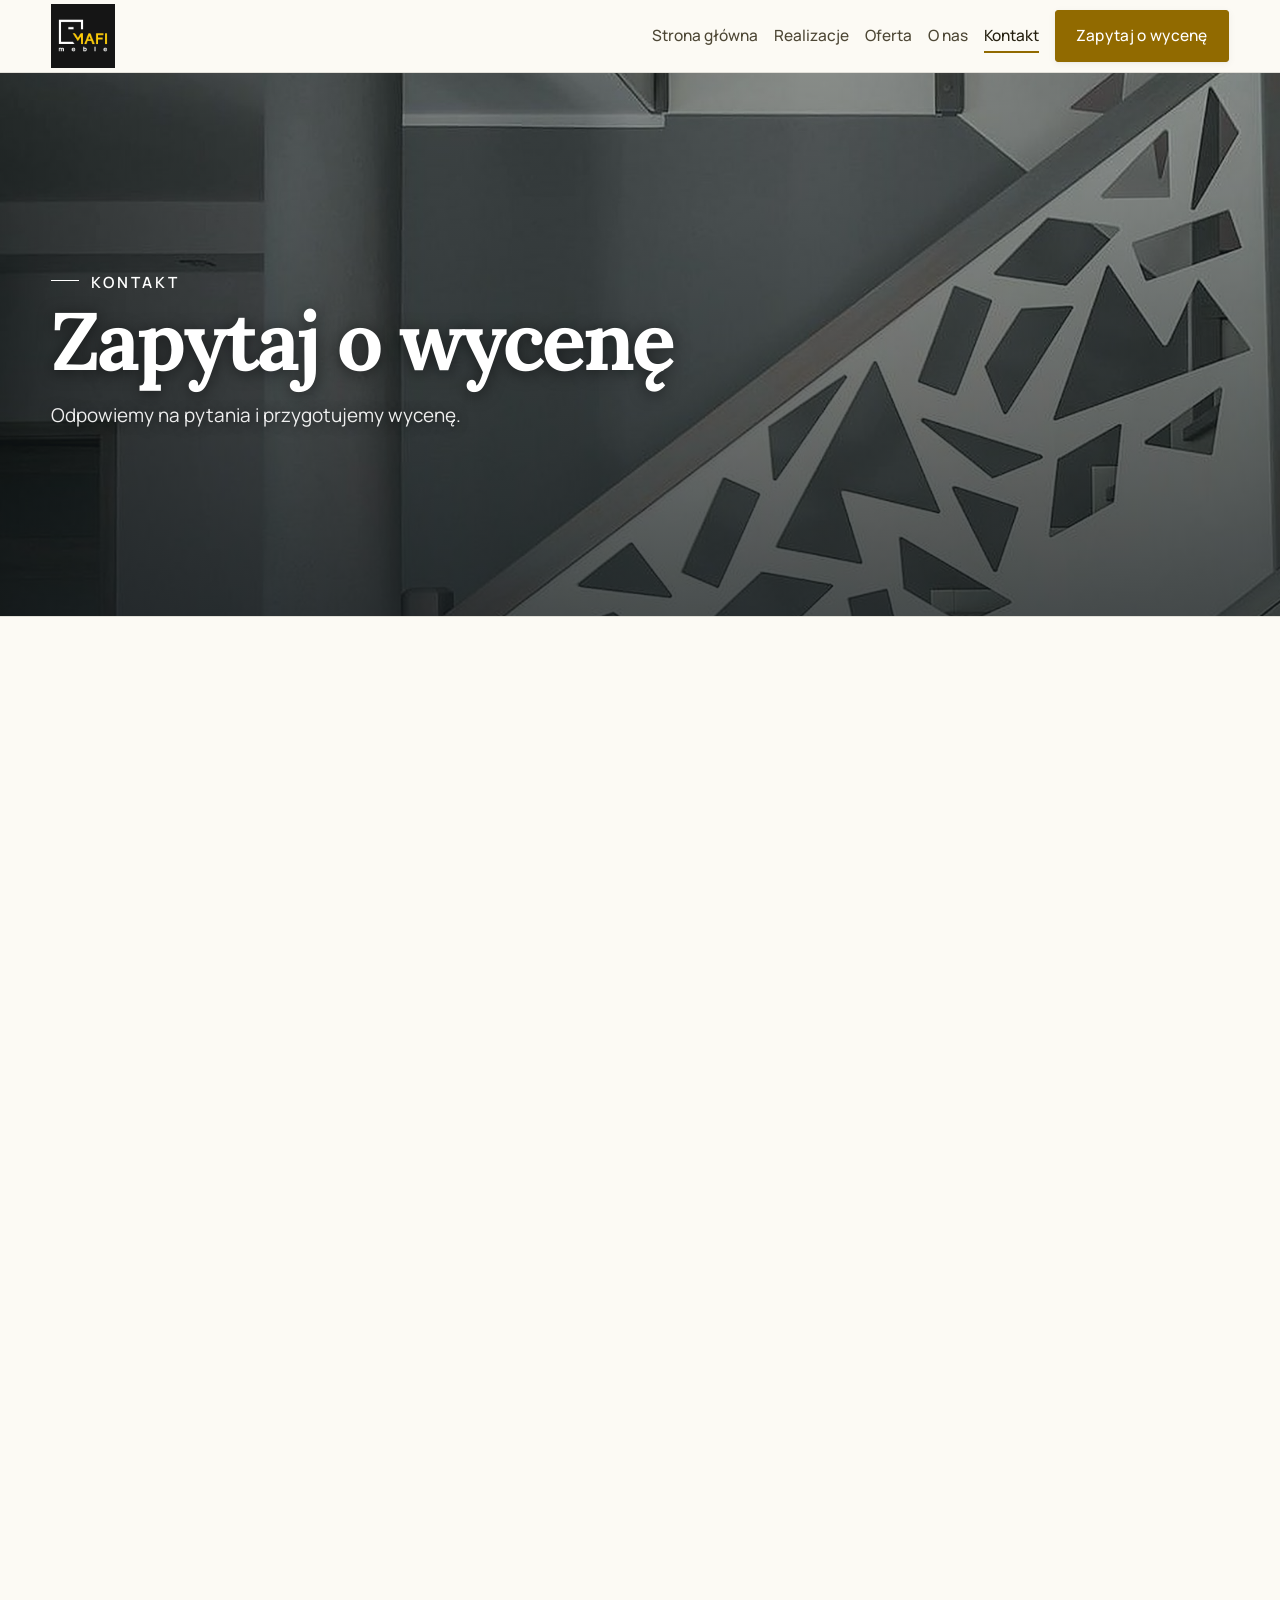
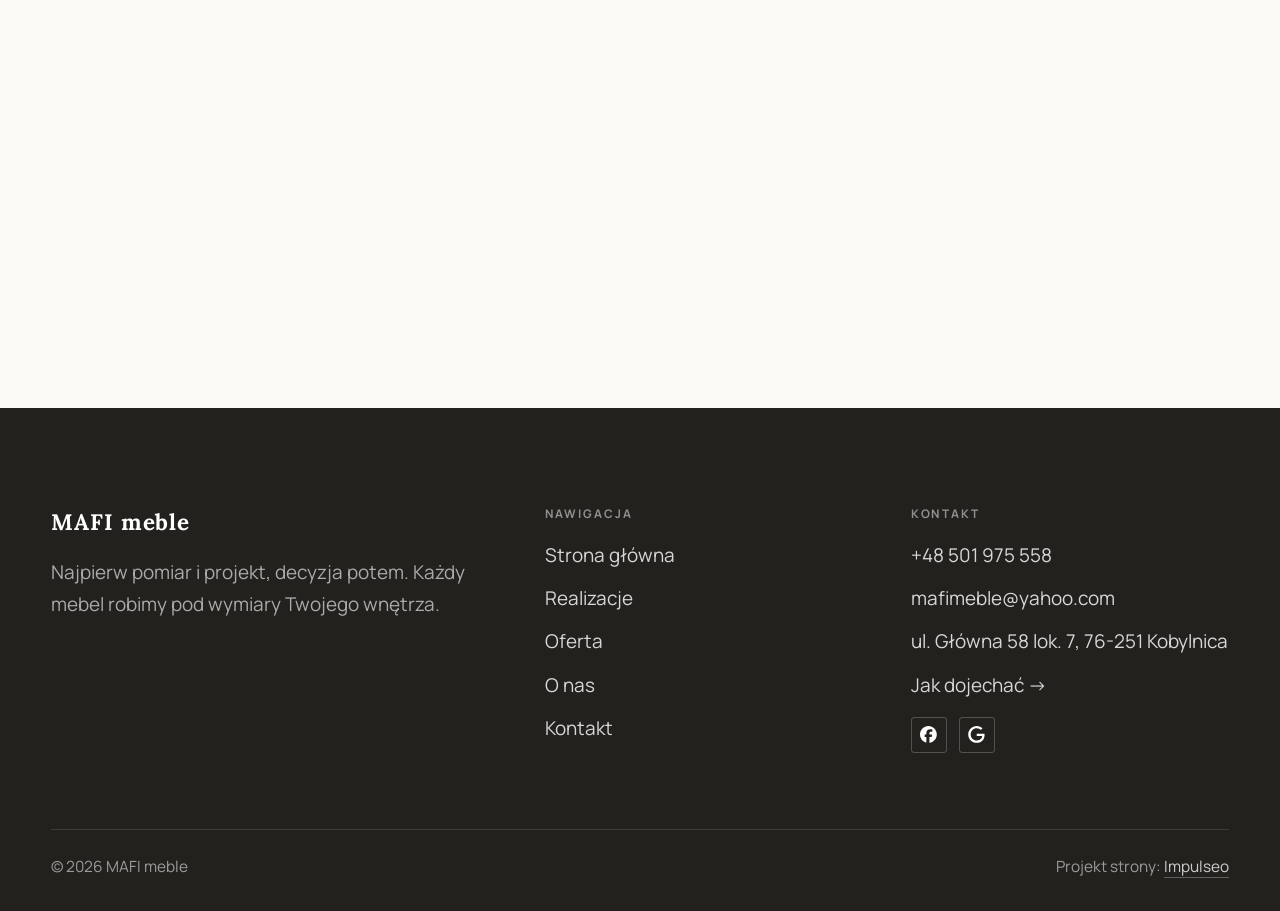
==== kontakt.html @ b4ed3d9c "Strona demo: mafi-meble-meble-na-wymiar" ====
<!DOCTYPE html>
<html lang="pl">
<head>
<meta charset="UTF-8">
<meta name="viewport" content="width=device-width, initial-scale=1.0">
<title>Kontakt - MAFI meble</title>
<meta name="description" content="Kontakt MAFI meble - ul. Główna 58 lok. 7, 76-251 Kobylnica">
<link rel="canonical" href="https://kris20032.github.io/mafi-meble-meble-na-wymiar/kontakt.html">
<meta name="robots" content="noindex, nofollow">
<meta property="og:type" content="website">
<meta property="og:locale" content="pl_PL">
<meta property="og:site_name" content="MAFI meble">
<meta property="og:title" content="Kontakt - MAFI meble">
<meta property="og:description" content="Kontakt MAFI meble - ul. Główna 58 lok. 7, 76-251 Kobylnica">
<meta property="og:url" content="https://kris20032.github.io/mafi-meble-meble-na-wymiar/kontakt.html">
<meta property="og:image" content="https://kris20032.github.io/mafi-meble-meble-na-wymiar/img/og.jpg">
<meta property="og:image:width" content="1200">
<meta property="og:image:height" content="630">
<meta name="twitter:card" content="summary_large_image">
<link rel="preconnect" href="https://fonts.googleapis.com">
<link rel="preconnect" href="https://fonts.gstatic.com" crossorigin>
<link href="https://fonts.googleapis.com/css2?family=Lora:wght@500;600;700&family=Manrope:wght@400;500;600&display=swap" rel="stylesheet">
<link rel="stylesheet" href="assets/styles.css?v=a4d86c31">
</head>
<body>

<header class="nav">
  <div class="wrap nav-inner">
    <a class="brand brand-has-logo" href="index.html"><img class="brand-logo" src="img/logo.jpg" alt="MAFI meble" width="720" height="720" decoding="async"></a>
    <nav class="nav-links">
      <a href="index.html">Strona główna</a>
      <a href="realizacje.html">Realizacje</a>
      <a href="oferta.html">Oferta</a>
      <a href="o-nas.html">O nas</a>
      <a href="kontakt.html" class="active" aria-current="page">Kontakt</a>
      <a href="kontakt.html" class="btn btn-accent">Zapytaj o wycenę</a>
    </nav>
    <button class="nav-toggle" aria-label="Menu"><span></span><span></span><span></span></button>
  </div>
</header>

<main>
<section class="pagehead">
  <img src="img/g8.jpg" alt="MAFI meble - Zapytaj o wycenę" width="1640" height="1076" decoding="async">
  <div class="wrap">
    <span class="eyebrow">Kontakt</span>
    <h1>Zapytaj o wycenę</h1>
    <p>Odpowiemy na pytania i przygotujemy wycenę.</p>
  </div>
</section>
<section>
  <div class="wrap contact-grid">
    <div class="reveal">
      <span class="eyebrow">Dane kontaktowe</span>
      <h2 style="margin:var(--space-4) 0 var(--space-6)">MAFI meble</h2>
      <div class="info-list">
        <div class="info-row"><div class="ic"><svg class="ico-tel" width="16" height="16" viewBox="0 0 24 24" fill="none" aria-hidden="true"><path d="M6.6 10.8a15.5 15.5 0 0 0 6.6 6.6l2.2-2.2a1 1 0 0 1 1-.24 11.4 11.4 0 0 0 3.6.58 1 1 0 0 1 1 1V20a1 1 0 0 1-1 1A17 17 0 0 1 3 4a1 1 0 0 1 1-1h3.5a1 1 0 0 1 1 1c0 1.25.2 2.46.58 3.6a1 1 0 0 1-.25 1l-2.23 2.2Z" fill="currentColor"/></svg></div><div><div class="lbl">Telefon</div><a class="val" href="tel:+48501975558">+48 501 975 558</a></div></div>
        <div class="info-row"><div class="ic"><svg class="ico-mail" width="16" height="16" viewBox="0 0 24 24" fill="none" aria-hidden="true"><rect x="3.2" y="5.5" width="17.6" height="13" rx="1.6" stroke="currentColor" stroke-width="1.6"/><path d="M4 7l8 6 8-6" stroke="currentColor" stroke-width="1.6" stroke-linecap="round" stroke-linejoin="round"/></svg></div><div><div class="lbl">E-mail</div><a class="val" href="mailto:mafimeble@yahoo.com">mafimeble@yahoo.com</a></div></div>
        <div class="info-row"><div class="ic"><svg class="ico-pin" width="16" height="16" viewBox="0 0 24 24" fill="none" aria-hidden="true"><path d="M12 21s7-6.1 7-11.5A7 7 0 0 0 5 9.5C5 14.9 12 21 12 21Z" stroke="currentColor" stroke-width="1.6" fill="none"/><circle cx="12" cy="9.5" r="2.4" fill="currentColor"/></svg></div><div><div class="lbl">Adres</div><div class="val">ul. Główna 58 lok. 7, 76-251 Kobylnica</div></div></div>
        <div class="info-row"><div class="ic"><svg class="ico-clock" width="16" height="16" viewBox="0 0 24 24" fill="none" aria-hidden="true"><circle cx="12" cy="12" r="8.2" stroke="currentColor" stroke-width="1.6"/><path d="M12 7.5V12l3.2 1.9" stroke="currentColor" stroke-width="1.6" stroke-linecap="round"/></svg></div><div><div class="lbl">Godziny</div><div class="val" style="font-weight:500">pon.-pt. 9:00-19:00, sob. 9:00-14:00</div></div></div>
      </div>
    </div>
    <div class="reveal">
      <form class="form" action="https://formsubmit.co/mafimeble@yahoo.com" method="POST">
        <input type="hidden" name="_subject" value="Zapytanie ze strony MAFI meble">
        <input type="hidden" name="_captcha" value="false">
        <input type="hidden" name="_template" value="table">
        <div class="fld"><label for="name">Imię / firma</label><input id="name" name="name" type="text" placeholder="np. Jan Kowalski" required></div>
        <div class="fld"><label for="email">E-mail</label><input id="email" name="email" type="email" placeholder="adres@email.pl" required></div>
        <div class="fld"><label for="phone">Telefon</label><input id="phone" name="phone" type="tel" placeholder="+48 ..."></div>
        <div class="fld"><label for="msg">Czego dotyczy zapytanie?</label><textarea id="msg" name="message" placeholder="Napisz krótko, w czym możemy pomóc" required></textarea></div>
        <button type="submit" class="btn btn-accent" style="width:100%;justify-content:center">Wyślij zapytanie <span class="arr">→</span></button>
        <p class="note">Wiadomość trafi bezpośrednio do nas. Można też zadzwonić: +48 501 975 558.</p>
      </form>
    </div>
  </div>
</section>
<section style="padding-top:0">
  <div class="wrap reveal">
    <iframe class="map" title="MAFI meble - Słupsk" src="https://maps.google.com/maps?q=54.4351648%2C16.9988074&z=15&output=embed" loading="lazy" referrerpolicy="no-referrer-when-downgrade"></iframe>
  </div>
</section>
</main>

<footer>
  <div class="wrap">
    <div class="foot-grid">
      <div class="foot-brand">
        <div class="name">MAFI meble</div>
        <p>Najpierw pomiar i projekt, decyzja potem. Każdy mebel robimy pod wymiary Twojego wnętrza.</p>
      </div>
      <div class="foot-col">
        <h4>Nawigacja</h4>
        <a href="index.html">Strona główna</a>
        <a href="realizacje.html">Realizacje</a>
        <a href="oferta.html">Oferta</a>
        <a href="o-nas.html">O nas</a>
        <a href="kontakt.html">Kontakt</a>
      </div>
      <div class="foot-col">
        <h4>Kontakt</h4>
        <a href="tel:+48501975558">+48 501 975 558</a>
        <a href="mailto:mafimeble@yahoo.com">mafimeble@yahoo.com</a>
        <p>ul. Główna 58 lok. 7, 76-251 Kobylnica</p>
        <a href="https://maps.google.com/?cid=5448054285447928381" target="_blank" rel="noopener">Jak dojechać →</a>
      <div class="foot-soc">
        <a class="soc" href="https://www.facebook.com/mafimeble/" target="_blank" rel="noopener" aria-label="Facebook - MAFI meble"><svg viewBox="0 0 24 24" aria-hidden="true" focusable="false"><path d="M9.101 23.691v-7.98H6.627v-3.667h2.474v-1.58c0-4.085 1.848-5.978 5.858-5.978.401 0 .955.042 1.468.103a8.68 8.68 0 0 1 1.141.195v3.325a8.623 8.623 0 0 0-.653-.036 26.805 26.805 0 0 0-.733-.009c-.707 0-1.259.096-1.675.309a1.686 1.686 0 0 0-.679.622c-.258.42-.374.995-.374 1.752v1.297h3.919l-.386 2.103-.287 1.564h-3.246v8.245C19.396 23.238 24 18.179 24 12.044c0-6.627-5.373-12-12-12s-12 5.373-12 12c0 5.628 3.874 10.35 9.101 11.647Z" fill="currentColor"/></svg></a>
        <a class="soc" href="https://maps.google.com/?cid=5448054285447928381" target="_blank" rel="noopener" aria-label="Google - MAFI meble"><svg viewBox="0 0 24 24" aria-hidden="true" focusable="false"><path d="M12.48 10.92v3.28h7.84c-.24 1.84-.853 3.187-1.787 4.133-1.147 1.147-2.933 2.4-6.053 2.4-4.827 0-8.6-3.893-8.6-8.72s3.773-8.72 8.6-8.72c2.6 0 4.507 1.027 5.907 2.347l2.307-2.307C18.747 1.44 16.133 0 12.48 0 5.867 0 .307 5.387.307 12s5.56 12 12.173 12c3.573 0 6.267-1.173 8.373-3.36 2.16-2.16 2.84-5.213 2.84-7.667 0-.76-.053-1.467-.173-2.053H12.48z" fill="currentColor"/></svg></a>
      </div>
      </div>
    </div>
    <div class="foot-bot">
      <span>© 2026 MAFI meble</span>
      <span>Projekt strony: <a class="foot-credit" href="https://impulseo.pl" target="_blank" rel="noopener">Impulseo</a></span>
    </div>
  </div>
</footer>
<div class="sticky-reserve"><a class="sr-book" href="kontakt.html">Zapytaj o wycenę</a><a class="sr-call" href="tel:+48501975558" aria-label="Zadzwoń"><svg class="ico-tel" width="16" height="16" viewBox="0 0 24 24" fill="none" aria-hidden="true"><path d="M6.6 10.8a15.5 15.5 0 0 0 6.6 6.6l2.2-2.2a1 1 0 0 1 1-.24 11.4 11.4 0 0 0 3.6.58 1 1 0 0 1 1 1V20a1 1 0 0 1-1 1A17 17 0 0 1 3 4a1 1 0 0 1 1-1h3.5a1 1 0 0 1 1 1c0 1.25.2 2.46.58 3.6a1 1 0 0 1-.25 1l-2.23 2.2Z" fill="currentColor"/></svg></a></div>
<div class="demo-wazne" data-do="2026-10-05" data-cykl="3" hidden><svg class="dw-ico" width="13" height="13" viewBox="0 0 24 24" fill="none" aria-hidden="true"><circle cx="12" cy="12" r="8.6" stroke="currentColor" stroke-width="1.8"/><path d="M12 7.2V12l3.3 2" stroke="currentColor" stroke-width="1.8" stroke-linecap="round"/></svg><span class="dw-txt"></span></div>

<script src="assets/main.js"></script>
</body>
</html>
---- assets/styles.css ----
/* ============================================================
   STOLBASZ — premium, architektoniczny B2B fit-out
   Jasna paleta, zero brązu. System wg premium-web-craft.
   Projekt strony: Impulseo (impulseo.pl)
   ============================================================ */

:root{
  /* PALETA — jasna, architektoniczna, chłodna */
  --paper:#F3F1EC;          /* główne tło */
  --paper-2:#E6E3DB;        /* sekcje alternatywne (chłodny jasny szary) */
  --paper-3:#E6E3DB;        /* delikatne wypełnienia */
  --ink:#23211E;            /* tekst główny — chłodny grafit */
  --ink-soft:#43403A;       /* nagłówki drugorzędne */
  --muted:#87837A;          /* tekst poboczny */
  --line:rgba(35,33,30,.12);/* hairline */
  --accent:#8A6B3C;         /* stonowany petrol-slate — jedyny akcent */
  --accent-d:#6E5430;
  --accent-soft:rgba(138,107,60,.10);
  --dark:#23211E;           /* sekcje ciemne (stopka/CTA) */

  /* HOVER ZDJĘĆ — JEDEN standard dla całego silnika (decyzja K. 04.08.2026, artefakt z wariantami).
     AKTUALNE (K.+Szymon 09.08.2026, wybór z artefaktu 6 wariantów): zoom 1.05 przy 1.4s -
     przy tak długim czasie mocniejszy kadr NIE skacze, tylko „oddycha". Poprzedni standard
     (1.02 / .55s z 04.08) odbierany jako dynamiczny i szybki.
     Spoczynek lekko przygaszony, ale TYLKO tam, gdzie jest mysz (@media hover:hover) —
     na telefonie zdjęcia zostają w pełnej jasności. */
  --img-zoom:1.05;                   /* K.+Szymon 09.08: wariant F z artefaktu porównawczego */
  --img-rest:brightness(.95) saturate(.99);
  --img-hot:brightness(1.06) saturate(1.05);
  --img-dur:1.4s;                    /* K.+Szymon 09.08 (wariant F): powoli = elegancko */
  --img-ease:cubic-bezier(.16,.84,.44,1);  /* miękki ogon, efekt „oddychania" */

  /* ODSTĘPY — skala 4/8 */
  --space-1:4px; --space-2:8px; --space-3:12px; --space-4:16px; --space-5:24px;
  --space-6:32px; --space-7:48px; --space-8:64px; --space-9:96px; --space-10:128px;

  /* TYPOGRAFIA — fluid clamp() (skala podbita 16.07.2026: większe, czytelniejsze litery — uwaga Adama) */
  --text-sm:clamp(.9rem,.87rem + .12vw,1rem);
  --text-base:clamp(1.08rem,1.04rem + .18vw,1.2rem);
  --text-lg:clamp(1.24rem,1.15rem + .34vw,1.44rem);
  --text-h3:clamp(1.34rem,1.22rem + .55vw,1.66rem);
  --text-h2:clamp(2.1rem,1.66rem + 2.1vw,3.1rem);
  --text-h1:clamp(2.9rem,2.1rem + 4vw,5.1rem);

  /* PROMIENIE — architektoniczne, raczej ostre */
  --r-sm:3px; --r-md:6px; --r-lg:10px;

  /* RUCH */
  --ease:cubic-bezier(.25,.46,.45,.94); --dur:.24s;

  /* CIENIE — miękkie, warstwowe */
  --sh-sm:0 1px 2px rgba(16,24,32,.04), 0 2px 8px rgba(16,24,32,.05);
  --sh-md:0 2px 6px rgba(16,24,32,.05), 0 12px 28px -8px rgba(16,24,32,.12);
  --sh-lg:0 6px 14px rgba(16,24,32,.07), 0 26px 56px -18px rgba(16,24,32,.22);

  --hairline:1px solid var(--line);

  --font-display:'Lora',serif;
  --font-body:'Manrope',sans-serif;
}

*{box-sizing:border-box;margin:0;padding:0}
html{scroll-behavior:smooth}
body{
  font-family:var(--font-body);
  font-size:var(--text-base);
  line-height:1.65;
  color:var(--ink);
  background:var(--paper);
  -webkit-font-smoothing:antialiased;
  text-rendering:optimizeLegibility;
}
img{max-width:100%;height:auto;display:block}  /* height:auto = width/height z atrybutów trzyma proporcje (TOP#12) */
a{color:inherit;text-decoration:none}

.wrap{width:min(92%,1180px);margin-inline:auto}
section{padding-block:clamp(52px,6.5vw,96px)}

h1,h2,h3{font-family:var(--font-display);font-weight:700;line-height:1.08;letter-spacing:-.02em;color:var(--ink)}
h1{font-size:var(--text-h1);letter-spacing:-.035em}
h2{font-size:var(--text-h2);letter-spacing:-.025em}
h3{font-size:var(--text-h3)}
/* MIARA — długość wiersza. WCAG 2.2 SC 1.4.8: max 80 znaków; Butterick: 45–90.
   68ch daje realnie 72–78 znaków polskiego tekstu, czyli z zapasem pod granicą.
   Wcześniej limit miał TYLKO <p> — <li>, <blockquote> i <dd> nie miały żadnego,
   i to jedyny powód, dla którego 23 bloki na dwóch oddanych stronach jadą po
   83–106 znaków w wierszu (pomiar 07.08.2026, bramka `miara`).
   ⚠️ Listy i definicje ograniczamy TYLKO bez klasy: `ul`/`ol` z klasą to u nas
   układ (siatki kafli, menu), a nie tekst ciągły — tam miarę wyznacza układ. */
/* 60ch, nie 68ch (K. 10.08): po zmianie fontów na węższe kroje (DM Sans i spółka)
   w 68ch mieściło się ~90 znaków - bramka pikselowa słusznie zgłaszała przekroczenie
   granicy 80. Pomiar na żywej przeglądarce: 60ch = 90 znaków, 53ch = ~78 znaków, czyli normę WCAG 1.4.8. */
:root{ --miara:53ch }
p{max-width:min(100%,var(--miara))}
blockquote,
ul:not([class])>li, ol:not([class])>li,
dl:not([class])>dd{max-width:min(100%,var(--miara))}

/* ⚠️ Świadomie BEZ wyjątku `.tile p,.card p,.svc p{max-width:none}`, choć nasuwa się sam:
   te akapity BYŁY już ograniczone (stare `p{max-width:65ch}`), więc „wyjątek" nie odblokowałby
   niczego nowego — tylko ROZLUŹNIŁ stan sprzed zmiany na wszystkich demach naraz.
   `figcaption` żadna z reguł wyżej nie dotyczy, więc też nie potrzebuje zwolnienia. */

/* ŁAMANIE. `balance` wyrównuje długości wierszy w nagłówku, `pretty` pilnuje ostatniego
   wiersza akapitu, żeby nie został w nim jeden wyraz. Obsługiwane od Chrome 117 /
   Safari 17.5; starsze przeglądarki po prostu ignorują tę własność.
   `text-wrap:pretty` nie występowało dotąd ANI RAZ w silniku ani w repo klientów. */
h1,h2,h3,.lead,.lede{text-wrap:balance}
p,li,blockquote,dd{text-wrap:pretty}

.eyebrow{
  font-family:var(--font-body);
  font-size:var(--text-sm);
  font-weight:600;
  letter-spacing:.18em;
  text-transform:uppercase;
  color:var(--accent);
  display:inline-flex;align-items:center;gap:var(--space-3);
}
/* flex:none + margin-top = kreska trzyma się PIERWSZEJ linii. Wcześniej align-items:center
   centrowało ją względem całego bloku i przy zawinięciu (długi kicker typu
   „…WNĘTRZ · LESZNO · OD 2019") druga linia lądowała z brzydkim wcięciem. */
.eyebrow{align-items:flex-start}
.eyebrow>*,.eyebrow{text-wrap:balance}   /* dlugi kicker lamal sie na sierote typu samo „2019" w drugiej linii */
.eyebrow::before{content:"";width:28px;height:1px;background:var(--accent);display:inline-block;flex:none;margin-top:.62em}

.muted{color:var(--muted)}
.lead{font-size:var(--text-lg);line-height:1.55;color:var(--ink-soft);max-width:50ch}

/* ---------- BUTTONS ---------- */
.btn{
  display:inline-flex;align-items:center;gap:var(--space-2);
  font-weight:600;font-size:var(--text-sm);letter-spacing:.02em;
  padding:var(--space-4) var(--space-6);
  border-radius:var(--r-sm);
  transition:transform var(--dur) var(--ease),box-shadow var(--dur) var(--ease),background var(--dur) var(--ease);
  cursor:pointer;border:1px solid transparent;
}
.btn-accent{background:var(--accent);color:#fff;box-shadow:var(--sh-sm)}
.btn-accent:hover{background:var(--accent-d);transform:translateY(-2px);box-shadow:var(--sh-md)}
.btn-accent:active{transform:translateY(0);box-shadow:var(--sh-sm)}
.btn-ghost{background:transparent;color:var(--ink);border-color:var(--line)}
.btn-ghost:hover{border-color:var(--accent);color:var(--accent);transform:translateY(-2px)}
.btn-light{background:#fff;color:var(--ink);box-shadow:var(--sh-sm)}
.btn-light:hover{transform:translateY(-2px);box-shadow:var(--sh-md)}
.btn .arr{transition:transform var(--dur) var(--ease)}
.btn:hover .arr{transform:translateX(4px)}

/* ---------- NAV ---------- */
.nav{
  position:sticky;top:0;z-index:50;
  background:color-mix(in srgb,var(--paper) 88%,transparent);
  backdrop-filter:saturate(140%) blur(10px);
  border-bottom:var(--hairline);
}
.nav-inner{display:flex;align-items:center;justify-content:space-between;gap:var(--space-5);height:72px}
/* ANTY-NACHODZENIE (K. 05.08.2026): długa nazwa firmy + przycisk z pełnym numerem nie mieściły się w pasku
   i flex ściskał linki PONIŻEJ ich treści - "Kontakt" wchodził na ramkę "Zadzwoń +48 ...". Teraz ustępuje
   nazwa marki (skrót wielokropkiem), a menu i przycisk nigdy się nie kurczą ani nie zachodzą na siebie. */
.brand{display:flex;flex-direction:column;line-height:1;min-width:0;flex:0 1 auto}
.brand .name{font-family:var(--font-display);font-weight:800;font-size:1.35rem;letter-spacing:.04em;white-space:nowrap;overflow:hidden;text-overflow:ellipsis}
.brand .sub{font-size:.62rem;letter-spacing:.34em;text-transform:uppercase;color:var(--muted);margin-top:5px;white-space:nowrap;overflow:hidden;text-overflow:ellipsis}
.nav-links{display:flex;align-items:center;gap:var(--space-6);flex:0 0 auto}
.nav-links a{font-size:var(--text-sm);font-weight:500;color:var(--ink-soft);position:relative;padding-block:4px;white-space:nowrap;transition:color var(--dur) var(--ease)}
.nav-links a::after{content:"";position:absolute;left:0;bottom:0;width:0;height:1.5px;background:var(--accent);transition:width var(--dur) var(--ease)}
.nav-links a:hover,.nav-links a.active{color:var(--ink)}
.nav-links a:hover::after,.nav-links a.active::after{width:100%}
.nav-links .btn{padding:var(--space-2) var(--space-5)}
/* przyciski w nav: właściwy kolor (przebij .nav-links a) + bez podkreślenia */
.nav-links a.btn-accent{color:#fff}
.nav-links a.btn-ghost,.nav-links a.btn-light{color:var(--ink)}
/* CTA w pasku: NIE podkreślenie spod linków menu, ale ten sam przelatujący błysk,
   co na wszystkich innych przyciskach (zgłoszenie K. 13.08.2026 - „na hero jest efekt
   światła przechodzącego przez przycisk, na navbarze go nie ma, a mają być identyczne").
   Reguła `.nav-links a::after` jest silniejsza od `.btn::after`, więc trzeba jej
   geometrię wyzerować i wpisać połysk z nazwy - samo `display:none` gasiło efekt. */
.nav-links a.btn::after{
  display:block;content:"";position:absolute;inset:0;z-index:-1;pointer-events:none;
  width:auto;height:auto;border-radius:inherit;   /* kasuje geometrię podkreślenia (width:0;height:1.5px) */
  background:linear-gradient(100deg,transparent 32%,rgba(255,255,255,.20) 50%,transparent 68%);
  translate:-120% 0}
@media (prefers-reduced-motion:no-preference){
  .nav-links a.btn:hover::after{translate:120% 0;transition:translate .75s var(--mt-ease,cubic-bezier(.16,.84,.44,1))}
}
.nav-toggle{display:none;background:none;border:none;cursor:pointer;flex-direction:column;gap:5px;padding:8px}
.nav-toggle span{width:24px;height:2px;background:var(--ink);transition:var(--dur)}
/* Ciasny zakres MIĘDZY menu mobilnym a pełnym pulpitem: zbijamy odstępy i nazwę marki,
   żeby wszystko zmieściło się naturalnie, zanim w ogóle dojdzie do skracania wielokropkiem. */
@media(max-width:1280px) and (min-width:921px){
  .nav-links{gap:var(--space-4)}
  .nav-links .btn{padding:var(--space-2) var(--space-4)}
  .brand .name{font-size:1.15rem}
}

/* ---------- HERO (split) ---------- */
.hero{position:relative;overflow:hidden;border-bottom:var(--hairline)}
.hero-grid{display:grid;grid-template-columns:1.05fr .95fr;gap:clamp(24px,4vw,60px);align-items:center;
  padding-block:clamp(36px,4.5vw,64px)}
.hero-copy .eyebrow{margin-bottom:var(--space-5)}
.hero-copy h1{margin-bottom:var(--space-5)}
.hero-copy .lead{margin-bottom:var(--space-7)}
.hero-actions{display:flex;flex-wrap:wrap;gap:var(--space-4)}
.hero-art{position:relative;aspect-ratio:4/3;border-radius:var(--r-lg);overflow:hidden;box-shadow:var(--sh-lg)}
.hero-art img{width:100%;height:100%;object-fit:cover}
.hero-art::after{content:"";position:absolute;inset:0;background:linear-gradient(180deg,transparent 55%,rgba(18,24,28,.28))}
.hero-badge{position:absolute;left:var(--space-5);bottom:var(--space-5);z-index:2;
  background:rgba(252,252,251,.94);backdrop-filter:blur(4px);
  border-radius:var(--r-md);padding:var(--space-4) var(--space-5);box-shadow:var(--sh-md);max-width:78%}
.hero-badge strong{display:block;font-family:var(--font-display);font-size:1rem;letter-spacing:-.01em}
.hero-badge span{font-size:var(--text-sm);color:var(--muted)}

/* ---------- HERO duży / kinowy (strona główna) ---------- */
.hero-cine{position:relative;min-height:clamp(560px,82vh,840px);min-height:clamp(560px,82svh,840px);display:flex;align-items:center;overflow:hidden;border-bottom:var(--hairline)}
.hero-cine>img{position:absolute;inset:0;width:100%;height:100%;object-fit:cover;z-index:0}
.hero-cine::after{content:"";position:absolute;inset:0;z-index:1;
  background:linear-gradient(95deg,rgba(13,18,23,.86) 0%,rgba(13,18,23,.64) 32%,rgba(13,18,23,.24) 62%,rgba(13,18,23,.04) 100%)}
.hero-cine .wrap{position:relative;z-index:2;padding-block:var(--space-8)}
.hero-cine .hero-copy{max-width:660px}
.hero-cine .eyebrow{color:#fff;margin-bottom:var(--space-5)}
.hero-cine .eyebrow::before{background:#fff}
.hero-cine h1{color:#fff;margin-bottom:var(--space-5);font-size:clamp(2.9rem,2rem + 4.4vw,5.2rem);text-wrap:balance}
.hero-cine .lead{color:rgba(255,255,255,.92);max-width:48ch;margin-bottom:var(--space-7)}
.hero-cine .hero-actions{display:flex;flex-wrap:wrap;gap:var(--space-4)}
/* NISKIE OKNO (laptop z dokiem i paskami przeglądarki ma ~700-780 px wysokości widoku):
   H1 do 5.2rem + długi lead nie mieściły się i przyciski wypadały POD krawędź ekranu -
   klient widział stronę bez ani jednego CTA. Skalujemy w dół, zamiast przycinać treść. */
@media(min-width:821px) and (max-height:820px){
  .hero-cine{min-height:clamp(520px,94svh,780px)}
  .hero-cine .wrap{padding-block:var(--space-6)}
  .hero-cine h1{font-size:clamp(2.2rem,1.5rem + 2.6vw,3.6rem);margin-bottom:var(--space-4)}
  .hero-cine .eyebrow{margin-bottom:var(--space-4)}
  .hero-cine .lead{margin-bottom:var(--space-5);max-width:44ch}
}
@media(max-width:680px){
  .hero-cine{min-height:clamp(520px,76vh,640px);min-height:clamp(520px,76svh,640px);align-items:flex-end}
  .hero-cine::after{background:linear-gradient(0deg,rgba(13,18,23,.9) 6%,rgba(13,18,23,.45) 55%,rgba(13,18,23,.25) 100%)}
  .hero-cine .wrap{padding-bottom:var(--space-9)}
  /* TELEFON (~90% oglądających): lead potrafił zająć 8 linii i zepchnąć CTA poza pierwszy ekran.
     Zwężamy interlinię i skalę - treści nie ucinamy, bo to ona sprzedaje. */
  .hero-cine .lead{font-size:.98rem;line-height:1.5;margin-bottom:var(--space-5)}
  .hero-cine .eyebrow{font-size:.72rem;letter-spacing:.13em;margin-bottom:var(--space-4)}
  .hero-cine .eyebrow::before{width:20px}
  .hero-cine h1{margin-bottom:var(--space-4)}
}

/* full-bleed hero variant (podstrony) */
.pagehead{position:relative;min-height:46vh;min-height:46svh;display:flex;align-items:flex-end;overflow:hidden;border-bottom:var(--hairline)}
.pagehead img{position:absolute;inset:0;width:100%;height:100%;object-fit:cover}
/* 10.08.2026 (decyzja K.): mocniejsze przyciemnienie + cień pod tekstem. Bramka mierzyła na
   nagłówkach podstron 3,38-3,43:1 przy wymaganych 4,5 — jasne zdjęcie (hala, śnieg, niebo)
   podchodziło pod biały tekst. Zdjęcia klientów są różne, więc kontrast musi dawać WARSTWA,
   a nie szczęśliwy dobór kadru. */
.pagehead::after{content:"";position:absolute;inset:0;background:linear-gradient(180deg,rgba(18,24,28,.40),rgba(18,24,28,.76))}
.pagehead .wrap{position:relative;z-index:2;padding-block:var(--space-9);color:#fff}
.pagehead h1{color:#fff;max-width:18ch;text-shadow:0 2px 16px rgba(0,0,0,.55)}
.pagehead .eyebrow{color:#fff}
.pagehead .eyebrow::before{background:#fff}
.pagehead p{color:rgba(255,255,255,.92);margin-top:var(--space-4);max-width:54ch;text-shadow:0 1px 12px rgba(0,0,0,.5)}

/* ---------- STRIP (pasek skrótów / liczby) ---------- */
.strip{background:var(--dark);color:#fff}
/* PASEK HASEŁ — standard 04.08.2026 (decyzja K.): 5 haseł w JEDNYM rzędzie, tekst WYŚRODKOWANY,
   węższe marginesy boczne niż reszta strony (pasek ma iść szerzej), równe wysokości kolumn. */
.strip .wrap{width:min(96%,1440px);display:grid;grid-template-columns:repeat(5,1fr);
  gap:var(--space-5);padding-block:var(--space-7);align-items:stretch}
.strip .item .k{font-family:var(--font-display);font-size:clamp(1.05rem,.82rem + .85vw,1.55rem);
  font-weight:800;letter-spacing:-.02em;color:#fff;line-height:1.18;text-wrap:balance}
.strip .item .v{font-size:var(--text-sm);color:rgba(255,255,255,.66);margin-top:var(--space-2);line-height:1.4}
.strip .item{border-left:2px solid var(--accent);padding-inline:var(--space-4);
  text-align:center;display:flex;flex-direction:column;justify-content:center}
/* liczba kolumn = liczba haseł, żeby ostatnie nie zostawało samo w drugim rzędzie.
   Klasę n-N nadaje multipage.py; domyślnie (bez klasy) pasek jest 5-kolumnowy. */
.strip.n-2 .wrap{grid-template-columns:repeat(2,1fr)}
.strip.n-3 .wrap{grid-template-columns:repeat(3,1fr)}
.strip.n-4 .wrap{grid-template-columns:repeat(4,1fr);gap:var(--space-6)}
.strip.n-4 .item .k{font-size:clamp(1.3rem,1rem + 1.1vw,2rem)}
.strip.n-6 .wrap{grid-template-columns:repeat(6,1fr);gap:var(--space-4)}
.strip.n-6 .item .k{font-size:clamp(.98rem,.8rem + .7vw,1.35rem)}
/* równe łamanie: zamiast "długa linia + jedno słowo" obie linie zbliżonej długości */
.strip .item .k{text-wrap:balance}

/* ---------- SECTION HEAD ---------- */
.head{max-width:48rem;margin-bottom:var(--space-8)}
.head.center{margin-inline:auto;text-align:center}
.head .eyebrow{margin-bottom:var(--space-4)}
.head h2{margin-bottom:var(--space-4)}
.head p{color:var(--muted);font-size:var(--text-lg);line-height:1.55}
.head.center p{margin-inline:auto}

/* ---------- INTRO SPLIT ---------- */
.split{display:grid;grid-template-columns:.92fr 1.08fr;gap:clamp(28px,5vw,80px);align-items:center}
.split.rev{grid-template-columns:1.08fr .92fr}
.split.rev .split-art{order:-1}
.split-art{position:relative;aspect-ratio:5/4;border-radius:var(--r-lg);overflow:hidden;box-shadow:var(--sh-lg)}
.split-art img{width:100%;height:100%;object-fit:cover}
.split-copy h2{margin-bottom:var(--space-5)}
.split-copy p+p{margin-top:var(--space-4)}
.split-copy .btn{margin-top:var(--space-6)}

/* ---------- SERVICES (zakres) ---------- */
.svc-grid{display:grid;grid-template-columns:repeat(auto-fit,minmax(280px,1fr));gap:var(--space-5)}
.svc{background:#fff;border:var(--hairline);border-radius:var(--r-md);padding:var(--space-7) var(--space-6);
  transition:transform var(--dur) var(--ease),box-shadow var(--dur) var(--ease),border-color var(--dur) var(--ease);
  position:relative;overflow:hidden}
.svc::before{content:"";position:absolute;left:0;top:0;width:3px;height:0;background:var(--accent);transition:height var(--dur) var(--ease)}
.svc:hover{transform:translateY(-4px);box-shadow:var(--sh-md);border-color:transparent}
.svc:hover::before{height:100%}
.svc .ic{font-family:var(--font-display);font-size:.8rem;font-weight:700;letter-spacing:.12em;color:var(--accent);margin-bottom:var(--space-4)}
.svc h3{margin-bottom:var(--space-3);font-size:1.22rem}
.svc p{color:var(--muted);font-size:var(--text-base);line-height:1.6}

/* big detailed service rows */
.svc-row{display:grid;grid-template-columns:.8fr 1.2fr;gap:clamp(20px,4vw,60px);align-items:center;padding-block:var(--space-8)}
.svc-row+.svc-row{border-top:var(--hairline)}
.svc-row.rev{grid-template-columns:1.2fr .8fr}
/* Naprzemienny układ wierszy oferty: co drugi wiersz ma zdjęcie po PRAWEJ.
   Było `order:-1` — martwy kod, bo zdjęcie i tak jest pierwszym dzieckiem w HTML,
   więc wszystkie wiersze wyglądały identycznie (zdjęcie zawsze z lewej), a `rev`
   zmieniało tylko szerokość kolumn. Znalezione 29.07.2026 przy różnicowaniu kierunków
   animacji (pomiar pozycji: art.mid 390/502 przy row.mid 756 — zawsze lewa strona). */
.svc-row.rev .svc-row-art{order:2}
.svc-row-art{aspect-ratio:4/3;border-radius:var(--r-md);overflow:hidden;box-shadow:var(--sh-md)}
.svc-row-art img{width:100%;height:100%;object-fit:cover}
.svc-row h3{font-size:1.5rem;margin-bottom:var(--space-4)}
.svc-row .num{font-family:var(--font-display);font-size:.85rem;font-weight:700;letter-spacing:.14em;color:var(--accent);display:block;margin-bottom:var(--space-3)}
.svc-row ul{list-style:none;margin-top:var(--space-4);display:flex;flex-direction:column;gap:var(--space-2)}
.svc-row li{position:relative;padding-left:var(--space-5);color:var(--muted);font-size:var(--text-base)}
.svc-row li::before{content:"";position:absolute;left:0;top:.62em;width:8px;height:1px;background:var(--accent)}

/* ---------- GALLERY (realizacje) ---------- */
.gallery{display:grid;grid-template-columns:repeat(12,1fr);gap:var(--space-4);grid-auto-rows:200px}
/* GALERIA MASONRY — pionowe zdjęcia (portrety beauty/wellness) bez przycinania: kolumny, height auto */
.gallery-masonry{column-count:3;column-gap:var(--space-4)}
@media(max-width:900px){.gallery-masonry{column-count:2}}
@media(max-width:560px){.gallery-masonry{column-count:1}}
.gallery-masonry .m-tile{break-inside:avoid;margin:0 0 var(--space-4);padding:0;position:relative;overflow:hidden;border-radius:var(--r-md);border:1px solid var(--line)}
.gallery-masonry .m-tile img{width:100%;height:auto;display:block}
.gallery-masonry .m-tile .cap{position:absolute;left:0;right:0;bottom:0;padding:var(--space-4);color:#fff;background:linear-gradient(0deg,rgba(0,0,0,.55),transparent);font-size:var(--text-sm)}
.gallery-masonry .m-tile .cap small{display:block;font-weight:400;opacity:.78;letter-spacing:.04em;text-transform:uppercase;font-size:.66rem;margin-top:3px}
.tile{position:relative;overflow:hidden;border-radius:var(--r-md);box-shadow:var(--sh-sm);
  transition:transform var(--dur) var(--ease),box-shadow var(--dur) var(--ease)}
.tile img{width:100%;height:100%;object-fit:cover;
  transition:transform var(--img-dur) var(--img-ease),filter var(--img-dur) var(--img-ease)}
.tile:hover{box-shadow:var(--sh-md)}
.tile .cap{position:absolute;left:0;right:0;bottom:0;padding:var(--space-5) var(--space-4) var(--space-4);
  /* mocniejszy spad + cien pod tekstem: na JASNYCH zdjeciach klienta (biale fronty, sciany)
     slaby gradient dawal kontrast ~1.5:1 zamiast wymaganych 3.6:1 (bramka wygladu, 10.08.2026) */
  background:linear-gradient(transparent 10%,rgba(18,24,28,.55) 40%,rgba(18,24,28,.88) 68%,rgba(18,24,28,.99));color:#fff;
  text-shadow:0 1px 2px rgba(0,0,0,.85),0 2px 10px rgba(0,0,0,.55);
  font-size:var(--text-sm);font-weight:600;letter-spacing:.01em;
  opacity:0;transform:translateY(8px);transition:var(--dur) var(--ease)}
.tile:hover .cap{opacity:1;transform:translateY(0)}
.tile .cap small{display:block;font-weight:400;opacity:.78;letter-spacing:.04em;text-transform:uppercase;font-size:.66rem;margin-top:3px}
/* bento spans */
.t-wide{grid-column:span 6}
.t-tall{grid-column:span 6;grid-row:span 2}
.t-std{grid-column:span 6}
.t-third{grid-column:span 4}
.t-two3{grid-column:span 8}

/* ---------- TRUST / WIARYGODNOŚĆ ---------- */
.trust{background:var(--paper-2)}
.trust-grid{display:grid;grid-template-columns:repeat(auto-fit,minmax(240px,1fr));gap:var(--space-5);margin-top:var(--space-7)}
.trust-card{background:#fff;border-radius:var(--r-md);padding:var(--space-7) var(--space-6);box-shadow:var(--sh-sm);border-top:3px solid var(--accent)}
.trust-card .big{font-family:var(--font-display);font-size:clamp(1.8rem,1.3rem + 1.6vw,2.6rem);font-weight:800;letter-spacing:-.02em;color:var(--ink);line-height:1}
.trust-card h3{font-size:1.12rem;margin:var(--space-3) 0 var(--space-2)}
.trust-card p{color:var(--muted);font-size:var(--text-base);line-height:1.55}

/* ---------- CTA band ---------- */
.cta{background:var(--dark);color:#fff;position:relative;overflow:hidden}
/* telefon w CTA: na ciemnym tle biały (domyślnie), rodziny z JASNYM tłem CTA
   nadpisują to u siebie - wcześniej kolor siedział w stylu inline i wygrywał z rodziną. */
.cta .btn-ghost-cta{color:#fff;border-color:rgba(255,255,255,.3)}
.cta .wrap{display:grid;grid-template-columns:1.4fr .6fr;gap:var(--space-7);align-items:center;position:relative;z-index:2}
.cta h2{color:#fff;max-width:20ch}
.cta p{color:rgba(255,255,255,.74);margin-top:var(--space-4)}
.cta-actions{display:flex;flex-direction:column;gap:var(--space-3);align-items:flex-start}
.cta::before{content:"";position:absolute;right:-80px;top:-80px;width:360px;height:360px;border-radius:50%;
  background:radial-gradient(circle,var(--accent-soft),transparent 70%)}

/* ---------- CONTACT ---------- */
.contact-grid{display:grid;grid-template-columns:.85fr 1.15fr;gap:clamp(28px,4vw,56px);align-items:start}
.info-list{display:flex;flex-direction:column;gap:var(--space-2)}
.info-row{display:flex;gap:var(--space-4);align-items:flex-start;padding-block:var(--space-4);border-bottom:var(--hairline)}
.info-row .ic{flex:none;width:42px;height:42px;display:grid;place-items:center;border-radius:50%;
  background:var(--accent-soft);color:var(--accent);font-size:1.05rem}
.info-row .lbl{font-size:.72rem;letter-spacing:.14em;text-transform:uppercase;color:var(--muted)}
.info-row .val{font-weight:600;font-size:var(--text-base);margin-top:2px}
.info-row a.val:hover{color:var(--accent)}
.map{border:none;border-radius:var(--r-lg);box-shadow:var(--sh-md);width:100%;height:100%;min-height:380px;filter:grayscale(.2) contrast(1.02)}
.form{background:#fff;border:var(--hairline);border-radius:var(--r-lg);padding:clamp(24px,3vw,40px);box-shadow:var(--sh-sm)}
.form .fld{margin-bottom:var(--space-5)}
.form label{display:block;font-size:var(--text-sm);font-weight:600;margin-bottom:var(--space-2)}
.form input,.form textarea{width:100%;font-family:inherit;font-size:var(--text-base);color:var(--ink);
  padding:var(--space-4);border:var(--hairline);border-radius:var(--r-sm);background:var(--paper);transition:border-color var(--dur)}
.form input:focus,.form textarea:focus{outline:none;border-color:var(--accent);background:#fff}
.form textarea{resize:vertical;min-height:120px}
.form .note{font-size:var(--text-sm);color:var(--muted);margin-top:var(--space-3)}

/* ---------- FOOTER ---------- */
footer{background:var(--dark);color:#fff;padding-block:var(--space-9) var(--space-6)}
.foot-grid{display:grid;grid-template-columns:1.4fr 1fr 1fr;gap:var(--space-7);margin-bottom:var(--space-8)}
.foot-brand .name{font-family:var(--font-display);font-weight:800;font-size:1.4rem;letter-spacing:.04em}
.foot-brand p{color:rgba(255,255,255,.62);margin-top:var(--space-4);font-size:var(--text-base);max-width:38ch}
.foot-col h4{font-size:.74rem;letter-spacing:.16em;text-transform:uppercase;color:rgba(255,255,255,.5);margin-bottom:var(--space-4)}
.foot-col a,.foot-col p{display:block;color:rgba(255,255,255,.82);font-size:var(--text-base);margin-bottom:var(--space-3)}
.foot-col a:hover{color:#fff}
.foot-bot{border-top:1px solid rgba(255,255,255,.12);padding-top:var(--space-5);display:flex;justify-content:space-between;flex-wrap:wrap;gap:var(--space-3);
  font-size:var(--text-sm);color:rgba(255,255,255,.55)}
.foot-bot a:hover{color:#fff}
/* Podpis w stopce = klikalny link do impulseo.pl (31.07.2026). Ma być WIDOCZNIE klikalny,
   ale nie krzyczeć - stąd sam kolor jaśniejszy + delikatne podkreślenie na najeździe. */
.foot-bot a.foot-credit{color:rgba(255,255,255,.78);text-decoration:none;border-bottom:1px solid rgba(255,255,255,.28)}
.foot-bot a.foot-credit:hover{color:#fff;border-bottom-color:#fff}

/* ---------- REVEAL ---------- */
.reveal{opacity:0;transform:translateY(22px);transition:opacity .6s var(--ease),transform .6s var(--ease)}
.reveal.in{opacity:1;transform:none}

/* ---------- RESPONSIVE ---------- */
@media(max-width:920px){
  .hero-grid,.split,.split.rev,.svc-row,.svc-row.rev,.cta .wrap,.contact-grid,.foot-grid{grid-template-columns:1fr}
  .split.rev .split-art,.svc-row.rev .svc-row-art{order:0}
  .hero-art{aspect-ratio:16/10;max-height:420px}
  .strip .wrap,.strip.n-2 .wrap,.strip.n-3 .wrap,.strip.n-4 .wrap,.strip.n-6 .wrap{grid-template-columns:repeat(2,1fr);gap:var(--space-6)}
  .strip .item .k,.strip.n-6 .item .k{font-size:clamp(1.3rem,1.1rem + 1vw,2rem)}
  .gallery{grid-auto-rows:180px}
  .t-wide,.t-tall,.t-std,.t-third,.t-two3{grid-column:span 6}
  .t-tall{grid-row:span 1}
  .cta-actions{flex-direction:row;flex-wrap:wrap}
  .foot-grid{gap:var(--space-6)}
}
@media(max-width:680px){
  .nav-links{position:fixed;inset:72px 0 auto 0;background:var(--paper);flex-direction:column;align-items:stretch;
    gap:0;padding:var(--space-4) 6%;border-bottom:var(--hairline);box-shadow:var(--sh-md);
    transform:translateY(-120%);transition:transform var(--dur) var(--ease)}
  .nav-links.open{transform:translateY(0)}
  .nav-links a{padding-block:var(--space-4);border-bottom:var(--hairline)}
  .nav-links .btn{margin-top:var(--space-3);justify-content:center}
  .nav-toggle{display:flex}
  .strip .wrap,.strip.n-2 .wrap,.strip.n-3 .wrap,.strip.n-4 .wrap,.strip.n-6 .wrap{grid-template-columns:1fr}
  .gallery{grid-template-columns:repeat(6,1fr)}
  .foot-grid{grid-template-columns:1fr}
}
@media(prefers-reduced-motion:reduce){
  /* audyt 09.08 TOP#14: samo skrócenie duration przy animacji INFINITE = stroboskop
     (pętla .01ms miga ekranem); iteration-count:1 gasi pętlę naprawdę. Pseudoelementy
     też - tła hero (gastro/studio) animują ::before/img, blanket na * ich nie łapał. */
  *,*::before,*::after{animation-duration:.01ms!important;animation-iteration-count:1!important;animation-delay:0s!important;transition:none!important}
  .reveal{opacity:1!important;transform:none!important}
  html{scroll-behavior:auto}
}

/* ============================================================
   PREMIUM LAYER — destylat deep-researchu branż (anty-AI, spokój).
   Zmienne STOLBASZ (--accent/--ink/--paper/--line/--dark). Ruch ledwo
   zauważalny, krzywa cubic-bezier(.16,.84,.44,1); prefers-reduced-motion
   pokryte blanketem wyżej. Karty hairline zamiast cieni = #1 sygnał „nie-AI".
   ============================================================ */

/* więcej oddechu między sekcjami (liderzy: 110-130px) */
section{padding-block:clamp(64px,8vw,128px)}

/* 1) Aksamitny reveal — dłuższa, miękka krzywa zamiast „skoku" */
.reveal{transition:opacity .9s cubic-bezier(.16,.84,.44,1),transform .9s cubic-bezier(.16,.84,.44,1);will-change:opacity,transform}
/* stagger TYLKO w galerii (tam pozycja = porządek dzieci) */
.gallery .reveal:nth-child(2){transition-delay:.07s}
.gallery .reveal:nth-child(3){transition-delay:.14s}
.gallery .reveal:nth-child(4){transition-delay:.21s}
.gallery .reveal:nth-child(5){transition-delay:.28s}
.gallery .reveal:nth-child(6){transition-delay:.35s}

/* 2) Hero STATYCZNY na .hero-cine — Ken Burns CAŁKIEM WYŁĄCZONY 26.06 (3. zgłoszenie Szymona).
   GENEZA: animowanie scale na <img> hero z teksturami (cegły/framugi) re-samplinguje obraz
   klatka po klatce → na części ekranów drobne drganie/shimmer = „heroshot się trzęsie".
   translateY usunięto wcześniej, scale-only + will-change/GPU NIE wystarczyły do GWARANCJI gładkości.
   Krzysztof zażądał pewności („make sure, że błąd się nie pojawi") > efekt. Zero animacji = 0% drgania.
   Delikatny zoom zostaje TYLKO w pełnoekranowych hero gastro/studio (hg-bg/hs-bg — tło, inny
   mechanizm, chwalone, nigdy nie zgłaszane). NIE wracać do KB na .hero-cine bez realnego testu
   na sprzęcie klienta — to ryzyko regresji „trzęsienia”. */
/* BEZPIECZNY "wow" na hero = jednorazowy FADE-IN (opacity), nie zoom.
   opacity nie dotyka bitmapy → gładkie na KAŻDYM zdjęciu/ekranie/GPU, zero ryzyka migotania.
   Geometryczny ruch (scale/translate) na .hero-cine jest ZAKAZANY (bramka pilnuje). */
@keyframes heroFade{from{opacity:0}to{opacity:1}}
.hero-cine>img{transform:none;animation:heroFade 1.1s ease-out both}

/* 3) Akcentowy hairline pod nagłówkiem sekcji, który „rysuje się" przy wejściu */
.head h2{position:relative;padding-bottom:18px}
.head h2::after{content:"";position:absolute;left:0;bottom:0;height:1px;width:0;background:var(--accent);transition:width 1s cubic-bezier(.16,.84,.44,1) .15s}
.head.center h2::after{left:50%;transform:translateX(-50%)}
.head.reveal.in h2::after,.head.center.reveal.in h2::after{width:54px}

/* 4) Karty HAIRLINE zamiast cieni/zaokrągleń (najmocniejszy anty-AI detal) */
.svc{background:transparent;border:1px solid var(--line);border-radius:var(--r-sm);box-shadow:none}
.svc:hover{box-shadow:none;border-color:var(--accent);transform:translateY(-3px)}
.trust-card{background:transparent;box-shadow:none;border:1px solid var(--line);border-top:2px solid var(--accent);border-radius:var(--r-sm)}
.tile{box-shadow:none;border-radius:var(--r-sm)}
.tile:hover{box-shadow:none}

/* 5) Sticky-nav kondensuje się po przewinięciu (sygnał dopracowania) */
.nav{transition:box-shadow .4s ease,background .4s ease}
.nav.is-stuck{box-shadow:0 1px 0 var(--line),0 14px 30px -24px rgba(0,0,0,.45)}
.nav-inner{transition:height .35s var(--ease)}
.nav.is-stuck .nav-inner{height:60px}

/* 6) MANIFESTO — pełnoekranowy cytat-bohater (zastępuje generyczne „Dlaczego my") */
.manifesto{background:var(--paper-2);text-align:center}
.manifesto .wrap{max-width:60rem}
.manifesto p{font-family:var(--font-display);font-style:italic;font-size:clamp(1.6rem,1rem + 2.4vw,2.8rem);line-height:1.32;color:var(--ink-soft);margin-inline:auto;max-width:26ch;position:relative;padding-top:var(--space-8)}
.manifesto p::before{content:"";position:absolute;top:0;left:50%;transform:translateX(-50%);width:54px;height:1px;background:var(--accent)}
.manifesto p span{color:var(--accent);font-style:italic}

/* 7) GATEWAYS — 3 duże bramy-zdjęcia (zamiast paska menu usług) */
.gateways{display:grid;grid-template-columns:repeat(3,1fr);gap:var(--space-4)}
.gateway{position:relative;aspect-ratio:3/4;overflow:hidden;border-radius:var(--r-sm);display:block}
.gateway img{width:100%;height:100%;object-fit:cover;
  transition:transform var(--img-dur) var(--img-ease),filter var(--img-dur) var(--img-ease)}
.gateway::after{content:"";position:absolute;inset:0;background:linear-gradient(180deg,transparent 38%,rgba(18,24,28,.74))}
/* ===== HOVER ZDJĘĆ — jedno miejsce dla WSZYSTKICH kafli ze zdjęciem (K. 04.08.2026) ===== */
@media(hover:hover){
  .tile img,.gateway img,.m-tile img{filter:var(--img-rest)}
  .tile:hover img,
  .gateway:hover img,
  .m-tile:hover img{transform:scale(var(--img-zoom));filter:var(--img-hot)}
}
.m-tile img{transition:transform var(--img-dur) var(--img-ease),filter var(--img-dur) var(--img-ease)}
.gateway .g-ttl{position:absolute;left:0;right:0;bottom:0;z-index:2;padding:var(--space-6) var(--space-5);color:#fff;font-family:var(--font-display);font-size:1.45rem;letter-spacing:-.01em;line-height:1.15}
.gateway .g-ttl small{display:block;font-family:var(--font-body);font-size:var(--text-sm);font-weight:400;opacity:.82;letter-spacing:.03em;margin-top:5px}
@media(max-width:760px){.gateways{grid-template-columns:1fr}.gateway{aspect-ratio:16/10}}

/* 8) LOGO klienta w nagłówku (gdy podane --logo) */
/* 52px domyślnie (feedback Bartka 06.07.2026: 40px ginęło, uwaga padła 3x; ~56px sprawdzone na żywym demie anna-borowiec-makeup) */
.brand-logo{height:64px;width:auto;max-width:300px;object-fit:contain;display:block}
.nav.is-stuck .brand-logo{height:52px}
@media(max-width:680px){.brand-logo{height:46px;max-width:210px}}


/* === RWD: nagłówki na wąskich ekranach (dodane 17.07.2026 razem z fixem clamp) ===
   Po przywróceniu działania clamp() dolna granica --text-h1 (2.9rem) rozpychała
   dokument przy długich polskich słowach na telefonach. Tu ją zjeżdżamy. */
@media (max-width:560px){
  :root{
    --text-h1:clamp(1.9rem, 1.15rem + 4.4vw, 2.7rem);
    --text-h2:clamp(1.5rem, 1rem + 3vw, 2.1rem);
  }
  .hero-cine h1{font-size:clamp(1.9rem, 1.15rem + 4.4vw, 2.7rem)}
  h1,h2{overflow-wrap:break-word}
}

/* GODZINY (godziny_grid z briefu) — dzień po lewej, godziny po prawej. Wcześniej BRAK stylu
   powodował sklejenie "Poniedziałek-Piątek8:00-20:00" (dodane 2026-07-21). Neutralne dla dem bez grafiku. */
.godz{display:flex;flex-direction:column;gap:2px;max-width:440px;margin-top:8px}
.godz-row{display:flex;justify-content:space-between;align-items:baseline;gap:24px;padding:10px 0;border-bottom:1px solid var(--line)}
.godz-row:last-child{border-bottom:0}
.godz-row b{font-weight:600;color:var(--ink)}
.godz-row span{color:var(--muted);white-space:nowrap}

/* === FAQ (lekcja 08.08.2026) ===
   Sekcja faq_klinika() trafia NIE tylko do rodziny „klinika" (multipage.py: także układ FACHOWCY),
   a style leżały wyłącznie w families/klinika.css — u hydraulika/dekarza FAQ renderowało się jako
   goła lista <details> z domyślnym trójkącikiem przeglądarki (wpadka: demo Instalatorstwo Gała).
   Dlatego baza. Rodzina może to nadpisać na wierzchu. */
.faq-list{max-width:48rem;margin:var(--space-8) auto 0;display:flex;flex-direction:column;gap:var(--space-3)}
.faq-item{border:1px solid var(--line);border-radius:var(--r-md);background:var(--paper);padding:var(--space-4) var(--space-5)}
.faq-item summary{font-family:var(--font-display);font-weight:600;color:var(--ink);cursor:pointer;list-style:none;display:flex;justify-content:space-between;gap:1rem}
.faq-item summary::-webkit-details-marker{display:none}
.faq-item summary::after{content:"+";color:var(--accent-d);font-weight:700;font-size:1.2rem;line-height:1}
.faq-item[open] summary::after{content:"-"}
.faq-item p{color:var(--ink-soft);font-size:var(--text-base);line-height:1.6;margin:var(--space-3) 0 0}

/* === LICZBA OPINII PRZY SEKCJI OPINII (08.08.2026, wzorzec irismeble.pl, decyzja K.) ===
   Trzy cytaty bez kontekstu czyta się jak „firma ma trzy opinie". Ta linijka mówi wprost,
   ile ich jest naprawdę - dane i tak przychodzą z reconu i szły dotąd wyłącznie do hero.
   Baza, nie rodzina: sekcja opinii renderuje się we WSZYSTKICH układach, a style opinii
   leżą per rodzina - bez tego u części rodzin linijka byłaby gołym tekstem (ta sama pułapka
   co z FAQ wyżej). Rodzina może nadpisać na wierzchu. */
.op-meta{
  text-align:center;margin:calc(var(--space-3) * -1) 0 var(--space-6);
  color:var(--muted);font-size:var(--text-base);letter-spacing:.01em;
}
.op-meta .ico-star{color:var(--accent-d);margin-right:2px}

/* --- licznik ważności DEMA (pomysł K. 09.08) - tylko wersje pokazowe --- */
.demo-wazne{position:fixed;top:calc(var(--nav-h, 64px) + 14px);right:14px;z-index:95;
  display:inline-flex;align-items:center;gap:.45em;
  background:rgba(21,25,28,.82);color:#fff;font-size:.72rem;font-weight:600;letter-spacing:.01em;
  padding:.42em .8em .42em .62em;border-radius:999px;backdrop-filter:saturate(140%) blur(8px);
  border:1px solid rgba(255,255,255,.14);box-shadow:0 10px 24px -14px rgba(0,0,0,.6);
  pointer-events:none;
  /* NIE pokazuje się przy wejściu (K. 09.08) - wjeżdża dopiero po zejściu z hero */
  opacity:0;transform:translateY(-10px);
  transition:opacity .7s var(--ease),transform .7s var(--ease)}
.demo-wazne.is-on{opacity:1;transform:none}
.demo-wazne .dw-ico{flex:none;opacity:.85}
.demo-wazne b{font-weight:700;font-variant-numeric:tabular-nums;color:#FFD9A3}
.demo-wazne .dw-zeg{font-variant-numeric:tabular-nums;font-feature-settings:"tnum";
  opacity:.72;margin-left:.15em;letter-spacing:.01em}
.demo-wazne.is-pilne{background:rgba(150,32,28,.9);border-color:rgba(255,255,255,.2)}
.demo-wazne .dw-pilne{color:#FFE0DE}
@media(max-width:820px){.demo-wazne{top:auto;bottom:70px;right:10px}}

/* --- pasek mini-opinii pod hero (audyt 09.08 TOP#27) - tylko przy realnych recenzjach --- */
.opinie-mini{padding-block:0;border-bottom:var(--hairline)}
.opinie-mini .om-row{display:grid;grid-template-columns:repeat(3,1fr);gap:var(--space-6);padding-block:var(--space-5)}
.opinie-mini .om-item blockquote{font-size:var(--text-sm);color:var(--ink-soft);line-height:1.5;margin:0}
.opinie-mini .om-autor{display:block;margin-top:var(--space-2);font-size:.78rem;font-weight:600;color:var(--muted);letter-spacing:.04em}
@media(max-width:820px){.opinie-mini .om-row{grid-template-columns:1fr;gap:var(--space-4)}
  .opinie-mini .om-item:nth-child(n+3){display:none}}

/* --- AKCENT-TEKST (audyt 09.08 TOP#11/12, decyzja K.) ---------------------------
   Kolor firmowy jest jasny, dopóki nie musi być literą. --accent zostaje żywy
   (kreski, przyciski, pasek haseł); litera akcentowa na JASNYM tle bierze
   --accent-text (dokleja palette_auto; domyślnie accent-d). Tylko color -
   border/background/pseudo zostają żywe. Ciemna sekcja CTA = wyjątek. */
:root{--accent-text:var(--accent-d)}
.eyebrow, .svc .ic, .svc-row .num, .info-row .ic, .info-row a.val:hover,
.manifesto p span, .faq-item summary::after, .op-meta .ico-star, .op-star,
.fu-cta, .obszar-list li:hover, .btn-ghost:hover, .nav.nav-solid .brand .sub,
.proces-os .pc-cur, .os-on .proces-os .proces-line > li.os-done .pno { color:var(--accent-text) }
.cta .eyebrow { color:var(--accent) }

/* --- dostępność (audyt 09.08 TOP#23, podzbiór bezpieczny) --- */
html{scroll-padding-top:84px}                       /* kotwice nie chowają się pod sticky-nav */
:focus-visible{outline:2px solid var(--accent-text);outline-offset:2px}  /* widoczny fokus tylko z klawiatury */
main{display:block}

/* --- kafelek „Zobacz opinie w Google" (K. 09.08) - znak marki zamiast gołego linku --- */
.op-meta{text-align:center;max-width:none;margin-inline:auto}
.op-google{display:inline-flex;align-items:center;gap:.6em;
  padding:.62em 1.15em;border:1px solid var(--line);border-radius:999px;
  background:var(--paper);color:var(--ink);font-size:var(--text-sm);font-weight:600;
  transition:border-color var(--dur) var(--ease),box-shadow var(--dur) var(--ease),transform var(--dur) var(--ease)}
.op-google .op-g-ico{flex:none}                        /* oficjalny 4-kolorowy znak Google */
.op-google .arr{transition:transform var(--dur) var(--ease)}
.op-google:hover{border-color:var(--accent);box-shadow:var(--sh-sm);transform:translateY(-1px)}
.op-google:hover .arr{transform:translateX(3px)}

/* ============================================================
   HOVER KART I KAFLI - JEDEN STANDARD DLA WSZYSTKICH RODZIN (K. 10.08:
   „każde demo ma wyglądać tak premium"). Wcześniej premium-hover miała tylko
   rodzina fachowców (.fu-row), reszta rodzin renderowała karty bez reakcji.
   Zasada ta sama: reakcja NATYCHMIAST (0s), gaśnięcie łagodne; ledwie widoczne
   tło, kreska akcentu z lewej, strzałka rusza. Zero cieni-poduszek.
   ⛔ Świadomie POMIJAMY kafle ze zdjęciem (.tile/.gateway/.m-tile) - tam działa
   już zoom 1.05/1.4s i dokładanie ramek by go zabiło.
   ============================================================ */
.card, .svc, .gateway-txt, .menu-cat, .prod-card, .pak-card, .faq-item, .obj-tile{
  position:relative;transition:background .22s ease-out,border-color .22s ease-out}
.card::before, .menu-cat::before, .prod-card::before, .pak-card::before{
  content:"";position:absolute;left:0;top:0;bottom:0;width:3px;background:var(--accent);
  transform:scaleY(0);transform-origin:top;transition:transform .09s ease-out;border-radius:2px}
@media(hover:hover){
  .card:hover, .svc:hover, .menu-cat:hover, .prod-card:hover, .pak-card:hover{
    background:color-mix(in srgb,var(--accent) 9%,transparent);
    border-color:color-mix(in srgb,var(--accent) 45%,var(--line));
    transition-duration:0s}
  .card:hover::before, .menu-cat:hover::before,
  .prod-card:hover::before, .pak-card:hover::before{transform:scaleY(1)}
  .card:hover .arr, .svc:hover .arr, .menu-cat:hover .arr{transform:translateX(.3rem)}
}
.card .arr, .svc .arr, .menu-cat .arr{display:inline-block;transition:transform .1s ease-out}

/* ============================================================
   PLAKIETKA OPINII GOOGLE (K. 13.08.2026, wzór od Marcelego)
   Jedna forma we WSZYSTKICH układach hero (hg/hk/hs/ha/hd/tb/kt) zamiast
   gołego tekstu „★ Ocena 4,4 w Google · 7 opinii". Cudza ocena to najmocniejszy
   dowód zaufania na stronie - ma wyglądać jak odznaka, nie jak podpis.
   Tło i obwódka liczone z KOLORU TEKSTU, więc ta sama plakietka działa na
   ciemnym zdjęciu (biały napis → jasna mgiełka) i na jasnej sekcji (ciemny
   napis → delikatny szary). Zero osobnych wariantów do utrzymania.
   ============================================================ */
.g-badge{
  display:inline-flex;align-items:center;gap:.62em;
  padding:.52em 1em;border-radius:999px;
  background:color-mix(in srgb,currentColor 8%,transparent);
  border:1px solid color-mix(in srgb,currentColor 20%,transparent);
  -webkit-backdrop-filter:blur(6px);backdrop-filter:blur(6px);
  font-size:.98rem;line-height:1;font-weight:500;letter-spacing:.01em;
  white-space:nowrap;vertical-align:middle;max-width:100%}
.g-badge .gb-ico,.g-badge .gb-stars{flex:none}
.g-badge .gb-ocena{font-weight:700;font-size:1.08em;letter-spacing:.01em}
.g-badge .gb-txt{opacity:.92}
@media(max-width:560px){
  .g-badge{gap:.45em;padding:.45em .8em;font-size:.86rem}
  .g-badge .gb-stars{width:62px;height:12.4px}
  .g-badge .gb-ico{width:16px;height:16px}
}

/* === rodzina: rzemioslo === */
/* ============================================================
   RODZINA: RZEMIOSŁO — stolarstwo, meble na wymiar, kamieniarstwo,
   granit, parapety, wnętrza premium (skórki: wood, stone, lux, modern).

   GENEZA (05.08.2026): ta rodzina była zmapowana w multipage.py (FAMILY),
   ale NIE MIAŁA pliku wyglądu — a silnik dokleja go tylko, jeśli istnieje.
   Skutek: meble, stolarka i kamieniarstwo dostawały NAJUBOŻSZY wariant
   strony w całym silniku (goły base), podczas gdy „fachowcy" mieli 181 linii
   wzbogacenia. Licznik próśb @claude (zmiany-raport.py) pokazał to jako
   największe skupisko skarg: „zrób w stylu Murago", „to jest strasznie
   monotonne i nudne", „przyłóż się", „proporcje się nie zgadzają, zbyt mały
   tekst", „układ naprzemienny", „mało przestrzeni zapełnionej".

   IDEA: rzemiosło sprzedaje się MATERIAŁEM i DETALEM, nie szybkością dojazdu.
   Stąd: duże kadry, powietrze wokół treści, editorial zamiast kart z ramkami,
   naprzemienny rytm sekcji. Zero nowych klas HTML — stylujemy to, co silnik
   już generuje (split / gateways / gallery / hero-cine), więc plik jest
   w 100% addytywny: nie dotyka innych rodzin i nie wymaga zmian w Pythonie.

   ⚠️ NIE RUSZAĆ: paska haseł (.strip .k/.v — reguła K. z 04.08: 5 obok siebie,
   wyśrodkowane) ani hoveru zdjęć (zoom 1.02 z base.css). Oba są ustalone.
   ============================================================ */

/* --- HERO: więcej powietrza, mocniejszy kontrast wielkości ---------------
   Agata/Mateusz wielokrotnie: „zbyt mały tekst", „mało przestrzeni".
   Rzemiosło znosi duży, spokojny nagłówek — to nie jest strona awaryjna. */
.hero-copy .lead{max-width:52ch;font-size:var(--text-lg);line-height:1.6}
.hero-copy h1{letter-spacing:-.025em;line-height:1.02}
.hero-copy .eyebrow{letter-spacing:.24em}
.hero-actions{margin-top:var(--space-7)}

/* --- SPLIT: rytm naprzemienny --------------------------------------------
   Mateusz wprost: „Zakres usług ma mieć układ naprzemienny". Co druga sekcja
   split odwraca kolumny — obraz raz z lewej, raz z prawej. Na wąskim ekranie
   kolejność wraca do naturalnej (opis pod zdjęciem). */
.split{gap:clamp(var(--space-6),5vw,var(--space-9));align-items:center}
.split:nth-of-type(even) .split-art{order:2}
.split:nth-of-type(even) .split-copy{order:1}
.split-copy h2{margin-bottom:var(--space-4)}
.split-copy p{max-width:56ch;line-height:1.7}
.split-art img{border-radius:var(--r-md)}
@media (max-width:860px){
  .split:nth-of-type(even) .split-art,
  .split:nth-of-type(even) .split-copy{order:initial}
}

/* --- GATEWAYS (kafle „Meble / Kuchnie / Szafy") --------------------------
   ⚠️ NIE STYLUJEMY. Sprawdzone wzrokowo 05.08.2026: .gateway to NIE karta
   tekstowa, tylko link-kafel ze zdjęciem (aspect-ratio 3/4, gradient, tytuł
   w bezwzględnym pozycjonowaniu na dole). Próba zrobienia z nich „editorial"
   (hairline + padding + przezroczyste tło) rozbiła komponent: kreski wisiały
   w pustce nad zdjęciami. Base.css robi to dobrze - zostawiamy.
   Jedyne, co dokładamy, to więcej powietrza między kaflami. */
.gateways{gap:var(--space-5)}

/* --- GALERIA: materiał na pierwszym planie -------------------------------
   Rzemiosło ocenia się z bliska, więc podnosimy rangę PODPISU (co to za
   materiał, co za detal) i dajemy kadrom trochę oddechu.
   ⚠️ CELOWO NIE ruszamy siatki galerii: silnik ma własny system proporcji
   (.tile z t-third / t-two3 + masonry dla zdjęć pionowych — patrz reguła
   „dopasuj proporcje"). Nadpisanie grid-template-columns rozjechałoby kadry. */
.gallery{gap:clamp(var(--space-4),2vw,var(--space-6))}
/* ⚠️ NIE ruszać koloru ani marginesu podpisu: w tym szkielecie .cap leży NA zdjęciu
   (base.css: position:absolute + ciemny gradient + biały tekst). Nadpisanie go tuszem
   robiło ciemny napis na jasnym kadrze — praktycznie niewidoczny; zgłosił to klient
   (Stolmar, 25.08.2026). Rangę podpisu podnosimy krojem i światłem liter, nie kolorem. */
.gallery .cap{font-family:var(--font-display);font-size:var(--text-sm);letter-spacing:.02em}

/* --- SEKCJE: więcej światła ---------------------------------------------
   Wspólny mianownik skarg „mało przestrzeni" / „monotonne": sekcje siedziały
   zbyt ciasno, przez co wszystko zlewało się w jeden blok. */
section{padding-block:clamp(var(--space-8),7vw,var(--space-10))}
.head{max-width:64ch}
.head h2{letter-spacing:-.02em;line-height:1.08}
.head p{color:var(--muted);font-size:var(--text-lg);line-height:1.6;margin-top:var(--space-4)}
.head .eyebrow{margin-bottom:var(--space-4)}

/* --- CTA: bez krzyku ----------------------------------------------------- */
/* ⚠️ Tło CTA jest tu JASNE, a base.css ustawia .cta{color:#fff} - bez podmiany
   koloru tekst robi się biały na kremowym tle (kontrast 1.05, napis znika).
   Wykryte na demie Meble Seweryn 08.08.2026 - dotyczyło całej rodziny rzemioslo. */
.cta{background:var(--paper-2);color:var(--ink)}
.cta h2{letter-spacing:-.02em;color:var(--ink)}
.cta p{color:var(--muted)}
.cta .eyebrow{color:var(--accent)}
.cta .btn-light{background:var(--accent);color:#fff}
.cta .btn-ghost,.cta .btn-ghost-cta{color:var(--ink);border-color:var(--line)}
.cta-actions{margin-top:var(--space-6)}

/* ⚠️ Pasek haseł pod hero (.strip > .item > .k/.v) NIE jest tu stylowany
   świadomie - rządzi nim reguła z 04.08.2026 (5 haseł obok siebie,
   wyśrodkowane, równa wysokość) zapisana w base.css. Nie dublować. */

/* --- STICKY-RESERVE - dolny pasek mobile (audyt 09.08 TOP#2, decyzja K.: każda rodzina) --- */
.sticky-reserve{display:none}
@media(max-width:820px){
  .sticky-reserve{display:flex;position:fixed;left:0;right:0;bottom:0;z-index:90;
    background:var(--line);box-shadow:0 -6px 20px -10px rgba(0,0,0,.4);padding-bottom:env(safe-area-inset-bottom,0px);transition:transform .25s ease,opacity .25s ease}
  .sticky-reserve.schowany{transform:translateY(110%);opacity:0;pointer-events:none}
  .sticky-reserve a{padding:15px 8px;text-align:center;font-weight:600;font-size:.95rem;letter-spacing:.01em}
  .sr-book{flex:1;background:var(--accent);color:#fff}
  .sr-call{width:60px;background:var(--paper);color:var(--ink);font-size:1.15rem;border-left:1px solid var(--line);display:flex;align-items:center;justify-content:center}
  body{padding-bottom:calc(64px + env(safe-area-inset-bottom,0px))}
}

/* === OPINIE (gated): realne cytaty z reconu ===
   Dodane 10.08.2026 - te 4 rodziny NIE miały tego bloku, przez co sekcja opinii
   renderowala sie jako goly tekst z domyslnym wcieciem <blockquote> (zglosil K.). */
.opinie-grid{display:grid;grid-template-columns:repeat(auto-fit,minmax(16rem,1fr));gap:var(--space-6);margin-top:var(--space-8)}
.op-card{margin:0;background:var(--paper);border:1px solid var(--line);border-radius:var(--r-md);padding:var(--space-6);display:flex;flex-direction:column;gap:var(--space-3)}
.op-star{color:var(--accent-d);letter-spacing:.1em;font-size:.95rem}
.op-card blockquote{margin:0;color:var(--ink-soft);font-size:var(--text-base);line-height:1.6}
.op-autor{font-family:var(--font-display);font-weight:700;color:var(--ink);font-size:.95rem}

/* === WARSTWA PREMIUM (silnik, 08.08.2026) === */
/* ============================================================
   OŚ PROCESU „PREMIUM" + OKNO NA NIERUCHOME TŁO + ODZNAKI + POWRÓT NA GÓRĘ
   (08.08.2026 — wdrożenie decyzji K. z warsztatu ruchu II)

   ⚠️ TEN PLIK JEST DOKLEJANY **PO** PLIKU RODZINY.
   Powód: strukturę `.proces-line` stylują cztery rodziny (fachowcy, dom, klinika,
   studio) jako poziomy rząd kart. Nowy układ musi je nadpisać, a base.css ładuje
   się PRZED rodziną, więc tam by przegrał. Kolejność w multipage.py:
       base.css → rodzina → TEN PLIK → motion.css → hero-fit.css

   ZASADA BEZPIECZEŃSTWA (jak w całej warstwie ruchu):
   stany „ukryte" nadaje WYŁĄCZNIE JavaScript przez klasę na <html>. Bez skryptu
   albo przy jego błędzie strona wygląda jak przed tą zmianą — nigdy pusty ekran.
   ============================================================ */

/* ---------------- 1) OŚ PROCESU ---------------- */
.proces-os .proc-grid{
  display:grid;grid-template-columns:34% 1fr;gap:var(--space-8);align-items:start;
}
.proces-os .proc-side{position:sticky;top:calc(72px + var(--space-6))}
.proces-os .proc-side .head{text-align:left;margin:0}
.proces-os .proc-side .head h2{margin-bottom:var(--space-3)}
.proces-os .proc-side .head p{margin:0}

.proces-os .proc-count{display:flex;align-items:baseline;gap:var(--space-2);margin-top:var(--space-6)}
.proces-os .pc-cur{
  font-family:var(--font-display);font-size:2.6rem;line-height:1;color:var(--accent-d);
  font-variant-numeric:tabular-nums;
}
.proces-os .pc-all{font-size:var(--text-base);color:var(--muted);font-variant-numeric:tabular-nums}
.proces-os .proc-bar{
  height:2px;background:var(--line);border-radius:2px;overflow:hidden;
  max-width:14rem;margin-top:var(--space-3);
}
.proces-os .proc-bar > i{display:block;height:100%;width:0;background:var(--accent-d)}
.proces-os .proc-now{
  color:var(--muted);font-size:var(--text-sm);margin:var(--space-3) 0 0;min-height:2.4em;
}

/* ⚠️ TWARDY RESET OZDOBNIKÓW RODZINY (naprawa po teście 08.08.2026, demo hydraulika)
   Rodziny nie tylko układają kroki w rząd — DORYSOWUJĄ do nich własną grafikę:
   fachowcy.css ma poziomą kreskę (li::before), kropkę na osi (li::after), środkowanie
   tekstu i `.pno` jako wielki numer nad tytułem. Po nałożeniu pionowej osi zostawało
   z tego pobojowisko: numery w kółkach po lewej, a tytuły wyśrodkowane po prawej
   z wiszącymi kropkami i liniami.
   Nadpisujemy z `!important`, bo to jedyny sposób, żeby ta warstwa wygrała z CZTEREMA
   rodzinami naraz (fachowcy, dom, klinika, studio), a każda dorysowuje coś innego.
   Zasięg jest wąski — wyłącznie wnętrze `.proces-os`. */
.proces-os .proces-line > li::before,
.proces-os .proces-line > li::after{content:none !important;display:none !important}
.proces-os .proces-line > li{padding:0 !important;position:relative}
.proces-os .proces-line > li .pno,
.proces-os .proces-line > li h3,
.proces-os .proces-line > li p{text-align:left !important;margin-inline:0 !important;max-width:min(100%,var(--miara)) !important}
.proces-os .proces-line > li .pno{
  font-family:var(--font-body,inherit) !important;font-weight:500 !important;
  font-size:var(--text-sm) !important;letter-spacing:0 !important;margin-bottom:0 !important;
}

/* lista: z poziomego rzędu rodziny na pionową oś */
/* DROGA PRZEWIJANIA NA KROK (K. 09.08: „przy scrollu mega szybko przeskakuje").
   NIE spowalniamy animacji - podświetlenie musi trzymać się palca, inaczej strona
   sprawia wrażenie zacinającej się. Zamiast tego każdy krok dostaje własny kawałek
   ekranu do przewinięcia: 4 kroki x ~34vh = ~1,4 ekranu zamiast jednego machnięcia.
   Tylko duży ekran - na telefonie sticky-kolumna i tak jest wyłączona, a rozciąganie
   sekcji zamieniłoby ją w tunel. */
.proces-os .proces-line{
  display:flex;flex-direction:column;gap:var(--space-5);
  position:relative;margin:0;padding:0;list-style:none;counter-reset:none;
  grid-template-columns:none;
}
.proces-os .proces-line:before{
  content:"";position:absolute;left:1.19rem;top:1.2rem;bottom:1.2rem;width:1px;background:var(--line);
}
/* nakładka: ta sama linia, ale w kolorze akcentu, dociągnięta do aktywnego kroku.
   Wysokość ustawia skrypt (--os-fill) - oś POKAZUJE postęp zamiast tylko podświetlać kropkę. */
.proces-os .proces-line:after{
  content:"";position:absolute;left:1.19rem;top:1.2rem;width:1px;background:var(--accent);
  height:var(--os-fill, 0%);transition:height .7s cubic-bezier(.16,.84,.44,1);
  opacity:.85;pointer-events:none;
}
.proces-os .proces-line > li{
  display:grid;grid-template-columns:2.4rem 1fr;gap:var(--space-4);align-items:start;
  background:none;border:0;padding:0;margin:0;box-shadow:none;
}
.proces-os .proces-line > li .pno{
  grid-row:1 / span 3;width:2.4rem;height:2.4rem;border-radius:50%;
  display:flex;align-items:center;justify-content:center;
  background:var(--paper);border:1px solid var(--line);color:var(--muted);
  font-size:var(--text-sm);font-variant-numeric:tabular-nums;position:relative;z-index:1;
  top:auto;left:auto;right:auto;bottom:auto;transform:none;
}
.proces-os .proces-line > li h3,
.proces-os .proces-line > li p{grid-column:2;margin:0}
.proces-os .proces-line > li h3{margin-bottom:var(--space-2)}
.proces-os .proces-line > li p{color:var(--ink-soft);max-width:min(100%,var(--miara))}

/* karta kroku — tło i ramka na kolumnie treści, nie na całym <li> */
.proces-os .proces-line > li h3,
.proces-os .proces-line > li p{padding-left:0}
.proces-os .proces-line > li > h3{
  padding-top:.15rem;
}

/* ---- stany sterowane skryptem (klasa .os-on na <html>) ---- */
.os-on .proces-os .proces-line > li{
  opacity:.3;
  transition:opacity .8s cubic-bezier(.16,.84,.44,1);
}
/* krok przeczytany zostaje czytelny, ale ustępuje aktywnemu - hierarchia zamiast migotania */
.os-on .proces-os .proces-line > li.os-seen{opacity:.62}
.os-on .proces-os .proces-line > li.os-live{opacity:1}
.os-on .proces-os .proces-line > li h3,
.os-on .proces-os .proces-line > li p{
  transform:translateX(var(--os-dx, 1.4rem));
  transition:transform .65s cubic-bezier(.16,.84,.44,1);
}
.os-on .proces-os .proces-line > li.os-seen{opacity:1}
.os-on .proces-os .proces-line > li.os-seen h3,
.os-on .proces-os .proces-line > li.os-seen p{transform:translateX(0)}
.os-on .proces-os .proces-line > li.os-live .pno{
  background:var(--accent-d);border-color:var(--accent-d);color:var(--paper);
  transition:background .45s ease,color .45s ease,border-color .45s ease;
}
.os-on .proces-os .proces-line > li.os-done .pno{border-color:var(--accent-d);color:var(--accent-d)}
.os-on .proces-os .proc-bar > i{transition:width .45s cubic-bezier(.16,.84,.44,1)}

@media (min-width:901px){
  /* Droga przewijania na krok - ale treść ZAWSZE razem z numerem (błąd 09.08: kropka
     przyklejona do środka ekranu odrywała się od swojego nagłówka = chaos).
     Zapas robimy padding-bottom pod treścią, nie rozpychaniem wiersza. */
  .proces-os .proces-line{gap:0}
  .proces-os .proces-line > li{padding-bottom:clamp(150px, 26vh, 280px) !important}
  .proces-os .proces-line > li:last-child{padding-bottom:0 !important}
}
@media (max-width:900px){
  .proces-os .proc-grid{grid-template-columns:1fr;gap:var(--space-6)}
  .proces-os .proc-side{position:static}          /* przyklejony tytuł zjadałby górę ekranu */
  .proces-os .proc-count{margin-top:var(--space-4)}
  .proces-os .proc-now{display:none}
  .os-on .proces-os .proces-line > li h3,
  .os-on .proces-os .proces-line > li p{transform:none}   /* wjazd z boków tylko na dużym ekranie */
}
@media (prefers-reduced-motion:reduce){
  .os-on .proces-os .proces-line > li{opacity:1}
  .os-on .proces-os .proces-line > li h3,
  .os-on .proces-os .proces-line > li p{transform:none}
}

/* ---------------- 2) OKNO NA NIERUCHOME TŁO ----------------
   `clip-path` na sekcji tworzy kontekst przycinający, więc dziecko `position:fixed`
   przykleja się do OKNA PRZEGLĄDARKI, ale rysuje się wyłącznie w obrębie sekcji.
   ⛔ NIE `background-attachment:fixed` (tak robi irismeble.pl) — to nie działa na iOS,
   a dema oglądane są głównie na telefonie. */
.stopklatka{
  position:relative;height:min(78vh,620px);overflow:hidden;
  clip-path:inset(0);            /* to jest cały mechanizm — nie usuwać */
  background:var(--ink);
  margin:var(--space-10) 0;
}
.stopklatka .stk-bg{
  position:fixed;inset:0;background-size:cover;background-position:center;
  will-change:transform;
}
.stopklatka .stk-cap{
  position:absolute;left:0;right:0;bottom:0;margin:0;
  padding:var(--space-6) var(--space-6) var(--space-5);
  color:#fff;font-family:var(--font-display);font-size:var(--text-lg);
  background:linear-gradient(0deg,rgba(0,0,0,.55),transparent);
}
/* Telefon: pełna wysokość okna wyglądałaby jak przypadkowa pusta przerwa między sekcjami. */
@media (max-width:700px){ .stopklatka{height:52vh;margin:var(--space-8) 0} }
/* Bezpiecznik: gdy ktoś kiedyś doda transform na przodku sekcji, przyszpilenie się gubi
   i zdjęcie „ucieka". Wtedy lepiej mieć zwykłe, nieruchome tło niż rozjechany kadr. */
@supports not (clip-path: inset(0)){
  .stopklatka .stk-bg{position:absolute}
}

/* ---------------- 3) ODZNAKI / WYRÓŻNIENIA ---------------- */
.odznaki{padding:var(--space-9) 0}
.odznaki .odz-row{
  list-style:none;margin:0;padding:0;
  display:flex;flex-wrap:wrap;justify-content:center;align-items:center;
  gap:var(--space-8) var(--space-10);
}
.odznaki .odz img{
  display:block;height:5.2rem;width:auto;max-width:11rem;object-fit:contain;
}
/* ⛔ Bez wyblakłego szarego filtra, jaki ma irismeble.pl — odznaka to najmocniejszy
   dowód, jaki firma ma; przygaszona marnuje się (decyzja K. 08.08.2026). */
@media (max-width:700px){
  .odznaki{padding:var(--space-7) 0}
  .odznaki .odz-row{gap:var(--space-6)}
  .odznaki .odz img{height:4rem}
}

/* ---------------- 4) IKONY SPOŁECZNOŚCIOWE W STOPCE ---------------- */
.foot-soc{display:flex;gap:var(--space-3);margin-top:var(--space-4)}
.foot-soc .soc{
  width:2.25rem;height:2.25rem;border-radius:var(--r-sm);
  display:inline-flex;align-items:center;justify-content:center;
  border:1px solid rgba(255,255,255,.22);color:inherit;
  transition:border-color .2s ease,transform .2s ease,background .2s ease;
}
.foot-soc .soc svg{width:1.05rem;height:1.05rem;display:block}
.foot-soc .soc:hover{border-color:var(--accent);background:rgba(255,255,255,.06);transform:translateY(-1px)}
.foot-soc .soc:focus-visible{outline:2px solid var(--accent);outline-offset:2px}

/* ---------------- 5) POWRÓT NA GÓRĘ ---------------- */
.to-top{
  position:fixed;right:var(--space-5);bottom:var(--space-5);z-index:40;
  width:2.75rem;height:2.75rem;border-radius:var(--r-sm);
  display:flex;align-items:center;justify-content:center;
  background:var(--paper);color:var(--ink);border:1px solid var(--line);
  box-shadow:0 4px 16px rgba(0,0,0,.14);cursor:pointer;
  opacity:0;visibility:hidden;transform:translateY(6px);
  transition:opacity .25s ease,transform .25s ease,visibility .25s;
}
.to-top.show{opacity:1;visibility:visible;transform:translateY(0)}
.to-top svg{width:1.1rem;height:1.1rem}
.to-top:hover{border-color:var(--accent)}
.to-top:focus-visible{outline:2px solid var(--accent);outline-offset:2px}
/* Nie wolno zasłonić przyklejonego paska „Zadzwoń" na telefonie — tam siada wyżej. */
@media (max-width:680px){
  body:has(.sticky-call) .to-top,
  body:has(.sticky-reserve) .to-top{bottom:calc(var(--space-5) + 4.5rem)}
}

/* ---------------- 6) NAZWA FIRMY NA PIERWSZYM EKRANIE ----------------
   Wariant „nazwa ustępuje miejsca" (wybór K. z warsztatu ruchu II):
   nazwa wchodzi duża, po chwili siada do swojego rozmiaru i robi miejsce
   nagłówkowi sprzedażowemu. Marka i sprzedaż mieszczą się w jednym ekranie.

   Rozmiar zależy od DŁUGOŚCI nazwy (klasę wylicza multipage.py: bm-l / bm-m / bm-s),
   a nazwy dłuższe niż 30 znaków nie dostają tej sekcji wcale — patrz brandmark().
   Skalowanie dotyczy TEKSTU, nie zdjęcia: zakaz ruchu geometrycznego na .hero-cine>img
   (shimmer na teksturach) pozostaje nienaruszony. */
.hero-cine .brandmark{
  display:block;line-height:.95;margin:0 0 var(--space-4);
  font-family:var(--font-display);font-weight:600;color:#fff;
  text-shadow:0 2px 30px rgba(0,0,0,.38);
  letter-spacing:.14em;
}
.hero-cine .brandmark .bm-line{display:block;overflow:hidden}
.hero-cine .brandmark .bm-line > span{display:block}
.hero-cine .brandmark.bm-l{font-size:clamp(2.4rem,7.4vw,5.2rem)}
.hero-cine .brandmark.bm-m{font-size:clamp(1.9rem,5.2vw,3.6rem);letter-spacing:.1em}
.hero-cine .brandmark.bm-s{font-size:clamp(1.5rem,3.6vw,2.4rem);letter-spacing:.07em}
/* Bardzo wąskie ekrany: nazwa musi się złamać, a nie wyjechać poza kadr. */
.hero-cine .brandmark{overflow-wrap:anywhere}

/* stany startowe nadaje TYLKO skrypt (klasa .bm-on na <html>) */
.bm-on .hero-cine .brandmark{opacity:0;transform:scale(1.42);transform-origin:left center}
.bm-on .hero-cine .hero-copy .eyebrow,
.bm-on .hero-cine .hero-copy h1,
.bm-on .hero-cine .hero-copy .lead,
.bm-on .hero-cine .hero-copy .hero-actions{opacity:0}
.bm-on .hero-cine .brandmark.bm-in{
  opacity:1;transform:scale(1);
  transition:opacity .6s ease, transform 1s cubic-bezier(.16,.84,.44,1) .38s;
}
.bm-on .hero-cine .brandmark.bm-in ~ .eyebrow{opacity:1;transition:opacity .6s ease .9s}
.bm-on .hero-cine .brandmark.bm-in ~ h1{opacity:1;transition:opacity .6s ease 1s}
.bm-on .hero-cine .brandmark.bm-in ~ .lead{opacity:1;transition:opacity .6s ease 1.1s}
.bm-on .hero-cine .brandmark.bm-in ~ .hero-actions{opacity:1;transition:opacity .6s ease 1.2s}
@media (prefers-reduced-motion:reduce){
  .bm-on .hero-cine .brandmark{opacity:1;transform:none}
  .bm-on .hero-cine .hero-copy > *{opacity:1 !important;transition:none !important}
}

/* ============================================================
   1b) MECHANIKA PREMIUM DLA RODZIN Z WŁASNYM KSZTAŁTEM PROCESU
   (10.08.2026 — zgłoszenie K. po demie Patris: „czemu nie ma tego procesu,
   który ustaliliśmy w weekend?")

   Rodziny AUTO (poziomy rząd kart) i DOM (wiersze katalogowe) mają kształty
   dobrane celowo, żeby dema nie wyglądały jak rodzeństwo — więc nie przerabiamy
   ich na pionową oś. Dostają za to to samo, co robi oś premium: licznik kroków,
   pasek postępu, nazwę aktywnego etapu i zapalanie kroków przy przewijaniu.
   Sterowanie: `.os-mech` + `[data-os-steps]` w proces-os.js (tryb poziomy).

   Bezpiecznik bez zmian: stan „przygaszony" wchodzi WYŁĄCZNIE z klasą `.os-on`,
   którą nadaje JS. Bez skryptu sekcja wygląda dokładnie jak przed tą zmianą.
   ============================================================ */
.os-mech .proc-count{display:flex;align-items:baseline;gap:var(--space-2);margin-top:var(--space-5)}
.os-mech .pc-cur{
  font-family:var(--font-display);font-size:2.1rem;line-height:1;color:var(--accent-d);
  font-variant-numeric:tabular-nums;
}
.os-mech .pc-all{font-size:var(--text-base);color:var(--muted);font-variant-numeric:tabular-nums}
.os-mech .proc-bar{
  height:2px;background:var(--line);border-radius:2px;overflow:hidden;
  max-width:14rem;margin-top:var(--space-3);
}
.os-mech .proc-bar > i{display:block;height:100%;width:0;background:var(--accent-d);
  transition:width .5s cubic-bezier(.16,.84,.44,1)}
.os-mech .proc-now{color:var(--muted);font-size:var(--text-sm);margin:var(--space-3) 0 0;min-height:1.6em}

/* kroki: wjazd i przygaszenie tych jeszcze nieobejrzanych — bez ruszania siatki */
.os-on .os-mech [data-os-steps] > li{
  opacity:.45;transform:translateY(1rem);
  transition:opacity .55s cubic-bezier(.16,.84,.44,1),transform .55s cubic-bezier(.16,.84,.44,1);
  transition-delay:calc(var(--os-i,0) * 90ms);   /* kaskada: karty zapalają się po kolei */
}
.os-on .os-mech [data-os-steps] > li.os-seen{opacity:1;transform:none}
.os-on .os-mech [data-os-steps] > li.os-live .ap-no,
.os-on .os-mech [data-os-steps] > li.os-live .dp-no{color:var(--accent-d)}

/* SYGNATURA: kreska nad krokiem dopełnia się akcentem, gdy krok wchodzi na ekran.
   Obie rodziny mają ją już w swoim arkuszu (auto 42%, dom 38%) — tu tylko ożywa. */
.os-on .os-mech [data-os-steps] > li::before{
  transition:width .6s cubic-bezier(.16,.84,.44,1);
}
.os-on .os-mech [data-os-steps] > li.os-seen::before{width:100%}

@media (prefers-reduced-motion: reduce){
  .os-on .os-mech [data-os-steps] > li{opacity:1;transform:none;transition:none}
  .os-on .os-mech [data-os-steps] > li::before{transition:none}
  .os-mech .proc-bar > i{transition:none}
}


/* === MOTION LAYER v2 (silnik) === */
/* ============================================================
   MOTION LAYER v2 — warstwa RUCHU wspólna dla wszystkich rodzin (2026-07-26)
   ------------------------------------------------------------
   PO CO: dema były technicznie poprawne, ale statyczne („za mało efektowne",
   K. 26.07). Ta warstwa dokłada to, co dziś odróżnia stronę premium od
   porządnej: maskowane wejście nagłówków, zdjęcia odsłaniane kurtyną + zoom-out,
   parallax sterowany scrollem (CSS scroll-driven, zero JS w pętli scrolla),
   płynne przejścia MIĘDZY podstronami (View Transitions), stagger siatek.

   ZASADY BEZPIECZEŃSTWA (wynikają z realnych wpadek — NIE łamać):
   1. ⛔ ZERO ruchu geometrycznego na `.hero-cine>img` — skalowanie teksturowanej
      bitmapy = shimmer („heroshot się trzęsie", 3x Szymon). Hero rusza się TYLKO
      tekstem i tylko raz. Bramka predeploy tego pilnuje.
   2. Stan początkowy (ukrycie) ustawia ZAWSZE JavaScript przez klasę `.mt-on`
      na <html>. Bez JS / przy błędzie JS strona wygląda dokładnie jak przed tą
      warstwą — nigdy pusty ekran (wpadka Zmalovane 29.06).
   3. Używamy osobnych właściwości `scale:` / `translate:` zamiast `transform:` —
      dzięki temu wejście NIE kasuje istniejących hoverów (które jadą na transform).
   4. Każdy efekt „drogi" (parallax) tylko desktop + tylko gdy przeglądarka umie
      scroll-driven animations. Mobile dostaje sam fade/mask (bateria, jank).
   5. prefers-reduced-motion wyłącza wszystko (blanket w base.css + własne guardy).
   ============================================================ */

:root{
  --mt-ease:cubic-bezier(.16,.84,.44,1);
  --mt-step:70ms;          /* odstęp między kolejnymi elementami siatki */
}

/* ---------- 1) STAGGER — kolejne elementy siatki wchodzą po sobie ----------
   JS ustawia --i (numer w grupie). Podbita specyficzność (:nth-child(n)) bije
   sztywne delaye galerii z base.css, nie ruszając tamtego pliku. */
.reveal{transition-delay:calc(var(--i,0) * var(--mt-step))}
.gallery .reveal:nth-child(n),
.gateways .reveal:nth-child(n),
.svc-grid .reveal:nth-child(n){transition-delay:calc(var(--i,0) * var(--mt-step))}

/* dłuższy, bardziej „aksamitny" dojazd + delikatny zoom-out całej karty */
.mt-on .reveal{transition-duration:1s,1s}

/* ---------- 2) NAGŁÓWKI — wjazd linia po linii zza maski ----------
   JS dzieli tekst na realne linie (po pomiarze) i owija w .mt-line>i.
   Efekt „szuflady": litery wjeżdżają z dołu, obcięte krawędzią linii. */
/* 27.07.2026: zapas .08em był za mały - JS mierzy linie ZANIM doładuje się webfont, więc po
   podmianie fontu tekst rośnie i maska ucina dolną część linii (na telefonie widać było ucięte
   „pomiaru po montaż." nachodzące na akapit). Większy zapas + maska znika po wjeździe,
   bo wtedy nie jest już do niczego potrzebna. */
.mt-lines .mt-line{display:block;overflow:hidden;padding-bottom:.2em;margin-bottom:-.2em}
.mt-lines.mt-in .mt-line{animation:mt-unmask 0s linear 1.4s forwards}
@keyframes mt-unmask{to{overflow:visible}}
.mt-lines .mt-line > i{
  display:block;font-style:inherit;
  translate:0 108%;
  transition:translate 1.05s var(--mt-ease) var(--mt-d,0s);
}
.mt-lines.mt-in .mt-line > i{translate:0 0}

/* wariant awaryjny (nagłówek ma zagnieżdżony markup → nie dzielimy na linie) */
.mt-fade{opacity:0;translate:0 18px;transition:opacity .9s var(--mt-ease) var(--mt-d,0s),translate .9s var(--mt-ease) var(--mt-d,0s)}
.mt-fade.mt-in{opacity:1;translate:0 0}

/* ---------- 3) ZDJĘCIA — odsłanianie „kurtyną" + zoom-out do naturalnej skali ----
   clip-path jedzie od dołu do góry, jednocześnie obraz schodzi z 1.10 do 1.
   Uwaga: `scale:` (nie transform) → hover .tile:hover img{transform:scale(var(--img-zoom))}
   nadal działa i nie kłóci się z wejściem (standard hoveru: base.css, K. 04.08.2026). */
.mt-on .mt-ph > img,
.mt-on .mt-ph > picture > img{
  clip-path:inset(0 0 100% 0);
  scale:1.10;
  transition:clip-path 1.15s var(--mt-ease) var(--mt-d,0s),
             scale 1.6s var(--mt-ease) var(--mt-d,0s),
             /* BEZ tych dwóch linii deklaracja kasowała przejście hovera z base.css
                i powiększenie skakało NATYCHMIAST (znalezione 09.08 przez K. na żywym
                demie: w artefakcie płynnie, na stronie nie - różnicą była ta warstwa). */
             transform var(--img-dur) var(--img-ease),
             filter var(--img-dur) var(--img-ease);
}
.mt-on .mt-ph.in > img,
.mt-on .in .mt-ph > img,
.mt-on .mt-ph.mt-in > img,
.mt-on .mt-ph.in > picture > img,
.mt-on .in .mt-ph > picture > img{clip-path:inset(0 0 0 0);scale:1}

/* ---------- 3b) KIERUNEK KURTYNY — RÓŻNICOWANY (29.07.2026, pomysł K.) ----------
   Było: KAŻDE zdjęcie na stronie odsłaniało się identycznie, z góry w dół. Przy 15 zdjęciach
   ten sam ruch 15 razy czyta się jak szablon.

   Research (Emil Kowalski „The Magic of Clip Path" + praktyka scroll-reveal):
   reveal ma być ODSŁONIĘCIEM treści, nie ozdobą — więc kierunek nie może być losowy.
   Losowanie przy każdym wejściu sprawia, że ta sama sekcja zachowuje się inaczej po powrocie
   i strona robi się nerwowa. Dlatego kierunek wynika Z UKŁADU (deterministycznie):

   • zdjęcie OBOK TEKSTU (split/oferta)  → kurtyna pozioma, jedzie OD STRONY TEKSTU ku zdjęciu:
     oko już tam wędruje, więc ruch kontynuuje czytanie zamiast z nim walczyć;
   • KAFLE W SIATCE  → lustrzanie: lewa kolumna odsłania się od lewej, prawa od prawej,
     środek pionowo. Siatka „otwiera się" na zewnątrz, zamiast 6 razy powtórzyć ten sam gest;
   • pojedyncze zdjęcie w treści → pionowo (zgodnie z kierunkiem przewijania).

   Jedna scena = jeden spójny system, nigdy 4 różne kierunki obok siebie.
   Technicznie: tylko clip-path + scale (kompozytor, bez layoutu), ten sam czas i easing
   co dotąd — zmienia się WYŁĄCZNIE oś. */
.mt-on .mt-ph[data-dir="right"] > img,
.mt-on .mt-ph[data-dir="right"] > picture > img{clip-path:inset(0 100% 0 0)}   /* widać najpierw lewą krawędź */
.mt-on .mt-ph[data-dir="left"] > img,
.mt-on .mt-ph[data-dir="left"] > picture > img{clip-path:inset(0 0 0 100%)}    /* widać najpierw prawą krawędź */
.mt-on .mt-ph[data-dir="up"] > img,
.mt-on .mt-ph[data-dir="up"] > picture > img{clip-path:inset(100% 0 0 0)}      /* wychodzi z dołu do góry */
.mt-on .mt-ph[data-dir] .in > img,
.mt-on .mt-ph[data-dir].in > img,
.mt-on .in .mt-ph[data-dir] > img,
.mt-on .mt-ph[data-dir].mt-in > img,
.mt-on .mt-ph[data-dir].in > picture > img,
.mt-on .in .mt-ph[data-dir] > picture > img{clip-path:inset(0 0 0 0)}
/* dryf skali w OSI kurtyny — obraz „dojeżdża" w tę samą stronę, w którą się odsłania.
   Bez tego pozioma kurtyna przy pionowym zoomie wygląda jak dwa niezgrane ruchy. */
.mt-on .mt-ph[data-dir="right"] > img{transform-origin:left center}
.mt-on .mt-ph[data-dir="left"] > img{transform-origin:right center}
.mt-on .mt-ph[data-dir="up"] > img{transform-origin:center bottom}

/* podpis kafla — delikatnie widoczny od razu, pełny na hover (mniej „martwych" kafli) */
.mt-on .tile .cap{opacity:.001}
.mt-on .tile.in .cap{opacity:.9;translate:0 0;transform:none}
.mt-on .tile.in:hover .cap{opacity:1}

/* ---------- 4) PARALLAX — sterowany scrollem, natywnym CSS (bez JS) ----------
   animation-timeline:view() = przeglądarka sama liczy postęp elementu w oknie.
   Zero listenerów scrolla → zero janku. Desktop only, tylko gdy wspierane. */
@supports (animation-timeline: view()){
  @media (prefers-reduced-motion:no-preference) and (min-width:900px){
    /* 🔴 NAZWANA OŚ JEST KONIECZNA (zmierzone 22.08.2026 na demie meble-wieczorek).
       `animation-timeline: view()` bierze NAJBLIŻSZY kontener przewijania przodka SUBIEKTU.
       Subiektem jest tutaj <img>, a jego najbliższym przodkiem jest `.mt-para` z
       `overflow:hidden` — czyli sam jest kontenerem przewijania i NIGDY się nie przewija.
       Skutek: postęp animacji stał zamrożony na 49,99% niezależnie od pozycji strony,
       więc parallax kafli NIE DZIAŁAŁ w żadnym demie od 26.07.2026 (widać było tylko
       stałe przesunięcie o -7%, które braliśmy za „delikatny ruch").
       Nazwana oś zakłada się na `.mt-para`, a JEJ kontenerem przewijania jest już dokument.
       ⚠️ Ta sama pułapka dotyczy KAŻDEGO `view()` wewnątrz `overflow:hidden` — zanim
       dodasz nową animację na osi przewijania, zmierz `getAnimations()[0].currentTime`. */
    .mt-para{overflow:hidden;view-timeline-name:--mt-para-okno}
    .mt-para > img{
      height:114%;
      position:relative;top:-7%;
      animation:mtPara linear both;
      animation-timeline:--mt-para-okno;
      animation-range:cover 0% cover 100%;
      will-change:translate;
    }
    @keyframes mtPara{from{translate:0 -4.5%}to{translate:0 4.5%}}

    /* sekcje wchodzą z lekkim „oddechem" — zanika przy wyjeździe z ekranu */
    .mt-breathe{
      animation:mtBreathe linear both;
      animation-timeline:view();
      animation-range:entry 0% entry 70%;
    }
    @keyframes mtBreathe{from{opacity:.35}to{opacity:1}}
  }
}

/* ---------- 4b) ŻYWY NAGŁÓWEK — przenikanie kadrów ----------
   Warstwy leżą DOKŁADNIE na zdjęciu hero i różnią się tylko przezroczystością.
   ⛔ Żadnego scale/translate — to skalowanie bitmapy dawało migotanie na teksturach.
   Warstwy wstawia JS; bez niego nic się nie dzieje i nagłówek jest statyczny jak dotąd. */
.mt-hero-layer{
  position:absolute;inset:0;width:100%;height:100%;
  object-fit:cover;object-position:inherit;
  opacity:0;transition:opacity 1.6s ease-in-out;
  pointer-events:none;z-index:1;
}
/* ⚠️ KONIECZNE: warstwa jest zwykłym <img> wewnątrz hero, więc łapie ją reguła
   `.hero-cine > img{animation:heroFade both}` z base.css. Animacja CSS ma pierwszeństwo przed
   zwykłymi deklaracjami — trzymała przezroczystość na klatce startowej i przenikanie nie działało.
   Zdejmujemy JEDYNIE to jednorazowe pojawienie się (heroFade), celowo BEZ !important, żeby
   rodziny z delikatnym zoomem tła (gastro/auto/dom/studio) mogły go warstwie przekazać. */
.hero-cine > img.mt-hero-layer{animation:none}
.mt-hero-layer.mt-show{opacity:1}
/* gdy pokazujemy kadr z rotacji, oryginalne zdjęcie zostaje pod spodem (nigdy nie znika
   całkowicie — gdyby warstwa nie doszła, pod spodem zawsze jest pełne zdjęcie) */
img[data-rotate].mt-under{opacity:1}
/* treść nagłówka musi zostać NAD warstwami */
.hero-cine > .wrap,.hero-cine .hero-copy,
.hg-copy,.ha-copy,.hd-copy,.hs-copy,.hf-copy,.hk-copy,.hero-spa .wrap{position:relative;z-index:3}
/* 🔴 FIX 31.07.2026 (zgłoszenie K. na demie M4M): przy zmianie kadru ZNIKAŁ napis w nagłówku.
   Powód: warstwa rotacji miała z-index:1, czyli leżała NAD przyciemnieniem (z-index:-1) i - w
   rodzinie „fachowcy" - nad panelem z tekstem (.hf-panel nie miał własnego z-index, więc szedł
   normalnym flow). Efekt: kadr się pojawiał i zasłaniał tytuł, kadr znikał i tytuł wracał.
   Naprawa jest dwustronna, żeby nie zależeć od jednej reguły:
   1) warstwa ląduje DOKŁADNIE tam, gdzie zdjęcie tła danej rodziny (z-index:-2),
   2) wszystkie kontenery treści nagłówka dostają twardy z-index:3.
   Skutek: zmieniają się WYŁĄCZNIE zdjęcia w tle, napis stoi nieruchomo cały czas.
   (hero-cine nie ruszamy - tam img ma z-index:0, a ::after/wrap leżą wyżej i działało dobrze.) */
.hero-fach > img.mt-hero-layer,.hero-gastro > img.mt-hero-layer,.hero-auto > img.mt-hero-layer,
.hero-dom > img.mt-hero-layer,.hero-studio > img.mt-hero-layer{z-index:-2}
.hf-panel,.hf-inner,.hd-panel,.hk-panel,.ha-inner,.hs-inner,.hg-inner{position:relative;z-index:3}
@media(prefers-reduced-motion:reduce){
  .mt-hero-layer{display:none}
}

/* ---------- 5) PRZEJŚCIA MIĘDZY PODSTRONAMI (View Transitions) ----------
   Klik w menu przestaje być białym mignięciem — strony przenikają, a pasek
   nawigacji zostaje w miejscu (nazwany element). Przeglądarki bez wsparcia
   nawigują normalnie — zero ryzyka. */
@view-transition{navigation:auto}
@media (prefers-reduced-motion:no-preference){
  ::view-transition-old(root){animation:mtVtOut .26s ease both}
  ::view-transition-new(root){animation:mtVtIn .42s var(--mt-ease) both}
  @keyframes mtVtOut{from{opacity:1}to{opacity:0}}
  @keyframes mtVtIn{from{opacity:0}to{opacity:1}}
}
.nav{view-transition-name:mt-nav}
footer{view-transition-name:mt-foot}

/* ---------- 6) PASEK POSTĘPU CZYTANIA — 2px w kolorze marki ----------
   Też scroll-driven (bez JS). Wstawiany przez JS tylko gdy przeglądarka umie. */
.mt-progress{
  position:fixed;top:0;left:0;z-index:60;
  height:2px;width:100%;
  background:var(--accent);
  transform-origin:0 50%;
  scale:0 1;
  pointer-events:none;
}
@supports (animation-timeline: scroll()){
  .mt-progress{animation:mtProg linear both;animation-timeline:scroll(root block)}
  @keyframes mtProg{from{scale:0 1}to{scale:1 1}}
}

/* ---------- 7) PRZYCISKI — przelot światła + magnes (JS) ----------
   Nakładka jest przezroczysta i przelotowa → NIE zmienia kontrastu tekstu
   (kontrasty WCAG policzone dla wszystkich rodzin zostają w mocy). */
.btn{position:relative;overflow:hidden;isolation:isolate}
.btn::after{
  content:"";position:absolute;inset:0;z-index:-1;pointer-events:none;
  background:linear-gradient(100deg,transparent 32%,rgba(255,255,255,.20) 50%,transparent 68%);
  translate:-120% 0;
}
@media (prefers-reduced-motion:no-preference){
  .btn:hover::after{translate:120% 0;transition:translate .75s var(--mt-ease)}
}
.btn{transition:transform var(--dur) var(--ease),box-shadow var(--dur) var(--ease),
               background var(--dur) var(--ease),translate .25s ease-out}

/* ---------- 8) LINKI NAWIGACJI / LISTY — mikro-detale ---------- */
.mt-on .svc,.mt-on .trust-card{transition:transform .5s var(--mt-ease),border-color .35s ease,box-shadow .35s ease}
.mt-on .svc:hover{transform:translateY(-4px)}

/* kotwice nie chowają się pod przyklejonym paskiem */
:target,[id]{scroll-margin-top:96px}

/* ---------- 9) LICZBY (count-up) ---------- */
.mt-num{font-variant-numeric:tabular-nums}

/* ---------- 9b) ZWALNIANIE WARSTW GPU (27.07 — zgłoszenie „zamula na komputerze") ----------
   `.reveal{will-change:opacity,transform}` z base.css każe przeglądarce trzymać dla KAŻDEGO
   pojawiającego się elementu osobną warstwę w pamięci karty graficznej. Deklaracja jest stała —
   warstwa nigdy nie jest zwalniana, więc na typowej podstronie wisi ich ~26 przy ~157 elementach.
   Na komputerze ze zintegrowaną grafiką to realny koszt (pamięć + praca kompozytora).
   Element, który już wjechał, nie będzie się więcej animował → warstwa jest zbędna.
   ⚠️ KLUCZOWE: NIE wolno tego wiązać z klasą `.in` — ona pojawia się w chwili STARTU przejścia,
   więc zdjęlibyśmy warstwę dokładnie wtedy, gdy jest potrzebna. Klasę `mt-settled` dokłada JS
   dopiero po `transitionend`, czyli gdy ruch faktycznie się skończył. Brak JS = zostaje jak było. */
.reveal.mt-settled{will-change:auto}
.mt-settled > img,.mt-settled > picture > img{will-change:auto}

/* ---------- 10) WYŁĄCZNIK GLOBALNY ----------
   Gdy user woli mniej ruchu — zdejmujemy wszystko, łącznie ze scroll-driven
   (blanket z base.css nie obejmuje animation-timeline). */
@media (prefers-reduced-motion:reduce){
  .mt-lines .mt-line > i{translate:0 0}
  .mt-fade{opacity:1;translate:0 0}
  .mt-on .mt-ph > img,.mt-on .mt-ph > picture > img{clip-path:none;scale:1}
  .mt-para > img{animation:none;height:100%;top:0}
  .mt-breathe{animation:none}
  .mt-progress{display:none}
  .mt-on .tile .cap{opacity:0}
}


/* === JEDNA ANIMACJA NA KLOCKACH (silnik, 13.08.2026) === */
/* ============================================================
   JEDNA ANIMACJA NA WSZYSTKICH KLOCKACH — silnik dem
   Wdrożone 13.08.2026 (decyzja K.), wzorzec przeniesiony z dema
   Stolarstwo Drewniok, gdzie powstał pod trzema zgłoszeniami z rzędu.

   PO CO TEN PLIK ISTNIEJE
   Agata zgłosiła trzy razy to samo: „tylko przycisk w prawym górnym rogu ma
   tę animację, wszystkie klocki mają mieć taką samą". Dwie pierwsze poprawki
   nie trafiły, bo porównywałem WYGLĄD PO najechaniu (kolor, obwódka, cień) —
   a te się zgadzały. Różniła się ANIMACJA, czyli droga do tego wyglądu.
   Pomiar na przeglądarce pokazał, że na jednej stronie żyły naraz:
     • przyciski w hero      0,72 s + przelot światła
     • karty                 0,35 s + podskok o 4 px, bez światła
     • CTA w pasku górnym    0,24 s, bez światła (bo `.nav-links a::after`
                             to podkreślenie linków menu i bije `.btn::after`)
     • numer telefonu        0 s (skok koloru)
   Świeże demo prosto z silnika miało 7 różnych reakcji na 14 klockach.
   Oko tego nie zsumuje — dlatego pilnuje tego bramka `hover_diag.mjs`.

   ZASADA
   Klocek STOI W MIEJSCU i się podświetla — jednym tempem, z tym samym
   przelotem światła. Nic nie podskakuje, nic nie wyjeżdża.

   ⛔ ŚWIADOMIE POZA WZORCEM: kafle ze zdjęciem (.tile/.gateway/.m-tile).
      Tam działa powolny zoom 1,05 / 1,4 s (standard z 09.08) — to kadr,
      nie klocek, i dokładanie mu ramek zabiłoby efekt.

   ⚠️ KOLEJNOŚĆ: plik MUSI być doklejany PO motion.css, bo to warstwa ruchu
      dokłada kartom podskok i własne tempo (`.mt-on .svc` i pokrewne).
      Wpięty w multipage.py zaraz za blokiem MOTION LAYER.
   ============================================================ */

:root{
  --cta-dur:.72s;                              /* było ~0,25 s — stąd wrażenie „szarpania" */
  --cta-ease:cubic-bezier(.16,.84,.44,1);
  --reveal-dur:1s;                             /* czas ODSŁANIANIA przy przewijaniu (warstwa ruchu) */
}

/* ---------- 1) JEDNO TEMPO ----------
   Każdy klocek dostaje ten sam czas i tę samą krzywą. Selektory z `.mt-on`
   i `.nav .nav-links` są tu nie przez przypadek: te dwa miejsca miały własne,
   mocniejsze reguły tempa i to one wyłamywały się z reszty.

   ⚠️ `opacity` i `transform` MUSZĄ zostać na liście, choć hover ich nie rusza.
   Pisząc `transition` nadpisujemy CAŁĄ listę własności — a te dwie odpowiadają
   za ODSŁANIANIE karty przy przewijaniu (`.reveal`). Pierwsza wersja tego pliku
   ich nie miała i karty zaczęły wskakiwać skokowo, zamiast się wyłaniać
   (wykryte pomiarem tego samego dnia: transition-property bez opacity). */
.btn,
.card,.svc,.menu-cat,.prod-card,.pak-card,.faq-item,.obj-tile,
.gateway-txt,.trust-card,.op-google,
.sticky-reserve a,
.nav .nav-links a.btn,
.mt-on .svc,.mt-on .trust-card,.mt-on .card,
.mt-on .menu-cat,.mt-on .prod-card,.mt-on .pak-card{
  transition:box-shadow var(--cta-dur) var(--cta-ease),
             border-color var(--cta-dur) var(--cta-ease),
             filter var(--cta-dur) var(--cta-ease),
             background var(--cta-dur) var(--cta-ease),
             color var(--cta-dur) var(--cta-ease),
             opacity var(--reveal-dur) var(--cta-ease),
             transform var(--reveal-dur) var(--cta-ease)}

/* Warstwa ruchu ustawia `.mt-on .reveal{transition-duration:1s,1s}` — specyficzność 0,2,0,
   czyli WIĘCEJ niż selektor klasy klocka. Skutkiem był hover trwający 1 s zamiast 0,72 s
   na każdym klocku, który jest odsłaniany przy przewijaniu (czyli na większości kart).
   Powtarzamy tu czasy w tej samej kolejności co lista własności wyżej. */
.mt-on .card,.mt-on .svc,.mt-on .menu-cat,.mt-on .prod-card,.mt-on .pak-card,
.mt-on .faq-item,.mt-on .obj-tile,.mt-on .gateway-txt,.mt-on .trust-card,
.mt-on .op-google,.mt-on .btn{
  transition-duration:var(--cta-dur),var(--cta-dur),var(--cta-dur),var(--cta-dur),
                      var(--cta-dur),var(--reveal-dur),var(--reveal-dur)}
/* numer telefonu w wierszu kontaktowym zmieniał kolor natychmiast (0 s) —
   jedyne miejsce, gdzie coś jeszcze „strzelało" */
.info-row a.val{transition:color var(--cta-dur) var(--cta-ease)}

/* ---------- 2) NIC SIĘ NIE RUSZA ----------
   Podskok kart dokładała warstwa ruchu (`.mt-on .svc:hover`), unoszenie
   przycisków — base.css (`translateY(-2px)`). Oba gasimy w jednym miejscu. */
.btn:hover,.btn:focus-visible,
.card:hover,.svc:hover,.menu-cat:hover,.prod-card:hover,.pak-card:hover,
.faq-item:hover,.obj-tile:hover,.gateway-txt:hover,.trust-card:hover,
.op-google:hover,.op-google:focus-visible,
.sticky-reserve a:hover,
.mt-on .svc:hover{transform:var(--klocek-stoi,none);translate:0 0}
/* strzałki i kreska z lewej krawędzi karty też stoją — każde z nich było
   osobną, drugą animacją na tym samym klocku */
.btn:hover .arr,.btn:focus-visible .arr,
.card:hover .arr,.svc:hover .arr,.menu-cat:hover .arr,
.op-google:hover .arr,.gateway-txt:hover .arr,
.sticky-reserve a:hover .ico-tel{transform:none}
.card:hover::before,.menu-cat:hover::before,
.prod-card:hover::before,.pak-card:hover::before{transform:scaleY(0)}
.svc:hover::before{height:0}

/* ---------- 3) JEDEN STAN PODŚWIETLENIA ----------
   Wypełnienie ciemnym wariantem akcentu + biały napis + pierścień + cień.
   `--accent-d` jest z definicji CIEMNY, więc to nie jest „jaskrawa
   płaszczyzna" z zakazu K. z 05.08 — biały tekst na nim ma pełny kontrast. */
@media(hover:hover){
  .btn:hover,.btn:focus-visible,
  .btn-on-dark:hover,.btn-on-dark:focus-visible,
  .cta .btn:hover,.cta .btn:focus-visible,
  .nav .nav-links a.btn:hover,.nav .nav-links a.btn:focus-visible,
  .nav .nav-links a.btn-accent:hover,.nav .nav-links a.btn-accent:focus-visible,
  .sticky-reserve a:hover,.sticky-reserve a:focus-visible,
  .card:hover,.svc:hover,.menu-cat:hover,.prod-card:hover,.pak-card:hover,
  .faq-item:hover,.obj-tile:hover,.gateway-txt:hover,.trust-card:hover,
  .op-google:hover,.op-google:focus-visible{
    background:var(--accent-d);
    border-color:var(--accent-d);
    color:#fff;
    filter:brightness(1.1);
    box-shadow:0 0 0 3px var(--accent-soft),0 8px 20px -14px rgba(0,0,0,.5)}
  /* cała treść klocka idzie za kolorem napisu — inaczej ciemny tekst zostaje
     na ciemnym tle i karta robi się nieczytelna */
  .btn:hover .arr,.btn:focus-visible .arr,
  .sticky-reserve a:hover .ico-tel,
  .card:hover *,.svc:hover *,.menu-cat:hover *,.prod-card:hover *,
  .pak-card:hover *,.faq-item:hover *,.obj-tile:hover *,
  .gateway-txt:hover *,.trust-card:hover *,.op-google:hover *{
    color:#fff;border-color:rgba(255,255,255,.35)}
  /* znak Google jest 4-kolorowy z definicji — jego NIE przemalowujemy */
  .op-google:hover .op-g-ico *,
  .g-badge .gb-ico *{color:inherit}
}
/* spoczynek klocka obrysowanego na ciemnym zdjęciu */
.btn-on-dark{color:#fff;border-color:rgba(255,255,255,.45)}

/* ---------- 3b) TEN SAM PUNKT WYJŚCIA, NIE TYLKO TEN SAM CEL ----------
   Warstwa nawigacji (NAV NOBU) dawała CTA w pasku ciemniejszy wariant akcentu
   JUŻ W SPOCZYNKU. Skutek: przy najechaniu wszystkie inne przyciski zmieniały
   kolor z `--accent` na `--accent-d`, a ten jedynie jaśniał — czyli znowu
   „inna animacja", tyle że tym razem schowana w stanie wyjściowym, nie w hoverze.
   Wyrównujemy start: pasek zaczyna tam, gdzie reszta. */
.nav .nav-links a.btn-accent{background:var(--accent);border-color:var(--accent)}
/* Wariant „outline": na ciemnym hero CTA w pasku jest przezroczysty z białą obwódką
   (to świadome — inaczej zniknąłby na zdjęciu). Jego hover wypełniał się jednak
   JAŚNIEJSZYM `--accent`, gdy cała reszta klocków jedzie na `--accent-d`. Spoczynek
   zostaje bez zmian, wyrównujemy tylko kolor docelowy. Selektor musi mieć 0,4,1,
   bo tyle ma reguła nawigacji, którą przebijamy. */
.nav:not(.nav-solid) .nav-links a.btn-accent:hover,
.nav:not(.nav-solid) .nav-links a.btn-accent:focus-visible{
  background:var(--accent-d);border-color:var(--accent-d)}

/* ---------- 4) TEN SAM PRZELOT ŚWIATŁA ----------
   Motion layer dawał go tylko `.btn`. Karty go nie miały, a CTA w pasku miał
   go WYGASZONY, bo `.nav-links a::after` (podkreślenie linków menu) jest
   silniejsze od `.btn::after` — trzeba wyzerować jego geometrię i wpisać
   połysk z nazwy. Samo `display:none` gasiło efekt (tak było do 13.08). */
.nav .nav-links a.btn::after{
  display:block;content:"";position:absolute;inset:0;z-index:-1;pointer-events:none;
  width:auto;height:auto;border-radius:inherit;   /* kasuje width:0;height:1.5px podkreślenia */
  background:linear-gradient(100deg,transparent 32%,rgba(255,255,255,.20) 50%,transparent 68%);
  translate:-120% 0}
.card,.svc,.menu-cat,.prod-card,.pak-card,.trust-card,.gateway-txt,
.faq-item,.obj-tile,.op-google{
  position:relative;overflow:hidden;isolation:isolate}
.card::after,.svc::after,.menu-cat::after,.prod-card::after,.pak-card::after,
.trust-card::after,.gateway-txt::after,.obj-tile::after,.op-google::after{
  content:"";position:absolute;inset:0;z-index:-1;pointer-events:none;
  background:linear-gradient(100deg,transparent 32%,rgba(255,255,255,.20) 50%,transparent 68%);
  translate:-120% 0}
@media (prefers-reduced-motion:no-preference){
  .nav .nav-links a.btn:hover::after,
  .card:hover::after,.svc:hover::after,.menu-cat:hover::after,
  .prod-card:hover::after,.pak-card:hover::after,.trust-card:hover::after,
  .gateway-txt:hover::after,.obj-tile:hover::after,.op-google:hover::after{
    translate:120% 0;transition:translate .75s var(--mt-ease,cubic-bezier(.16,.84,.44,1))}
}

/* ---------- 4b) KARTY ZE ZDJĘCIEM W RODZINACH ----------
   `.doc` (wellness, klinika), `.dom-card` (dom), `.artist` (studio) to karty
   z fotografią w środku. Należą do standardu KAFLA ZE ZDJĘCIEM (powolny zoom
   1,05 / 1,4 s z 09.08), więc świadomie NIE dostają wypełnienia akcentem —
   zalanie kolorem zabiłoby zdjęcie, po które ta karta w ogóle istnieje.
   Ale PODSKOK już nie: unoszenie o 3-5 px to ta sama trzecia animacja, którą
   usunęliśmy wszędzie indziej, i nie jest częścią standardu kafla. */
.doc:hover,.dom-card:hover,.artist:hover{transform:var(--klocek-stoi,none);translate:0 0}

/* ---------- 5) DROBIAZG, KTÓRY WRACAŁ ----------
   CTA w pasku brał 4 px odstępu z reguły dla linków menu (bije `.btn`
   specyficznością) i napis kleił się do krawędzi — lekcja 2026-08-06-012. */
.nav .nav-links a.btn{padding:12px 20px}


/* === HERO-FIT (29.07.2026) — hero DOPASOWUJE SIĘ do wysokości okna =========================
   Zgłoszenie K. 29.07: na jego laptopie przyciski CTA w hero były ucięte dolną krawędzią
   (Modern House). Pomiar headless (1512x879 → realny widok 792 px): dolna krawędź CTA
   wypadała 123 px POD ekranem. Nawet przy maksymalnym oknie (982) było -20 px.

   DLACZEGO POPRZEDNI FIX NIE DZIAŁAŁ: 27.07 dołożyliśmy @media(max-height:820px) — próg.
   Widok K. ma ~792-895 px, czyli TUŻ NAD progiem → reguła w ogóle się nie włączała.
   Progi są kruche: każdy inny laptop/dok/pasek zakładek przesuwa granicę.

   ROZWIĄZANIE: zero progów. Każdy rozmiar, który decyduje o wysokości hero (typografia,
   odstępy, padding), dostaje `min(dotychczasowa-wartość, X svh)` — czyli na wysokim ekranie
   nic się nie zmienia, a im niższe okno, tym płynniej mniejsze. Treści NIE ucinamy.

   Doklejane na SAM KONIEC styles.css (po motion) → wygrywa kaskadę, nie rusza reguł w miejscu.
   Weryfikacja: tools-retrofit/measure_fold.py (mierzy zapas pod CTA dla 720/800/879/982). */

/* ---------- HERO KINOWY (strona główna, rodziny „editorial") ---------- */
.hero-cine .wrap{padding-block:min(var(--space-8),4svh)}
.hero-cine .eyebrow{margin-bottom:min(var(--space-5),2svh)}
.hero-cine h1{font-size:min(clamp(2.9rem,2rem + 4.4vw,5.2rem),7.6svh);
  margin-bottom:min(var(--space-5),2.4svh)}
.hero-cine .lead{font-size:min(1.125rem,2.3svh);line-height:1.55;
  margin-bottom:min(var(--space-7),3.2svh)}

/* ---------- HERO FACHOWCY — wariant A (pełny ekran) ---------- */
.hf-panel{padding-top:min(clamp(6.5rem,13vh,9rem),11svh);
  padding-bottom:min(clamp(2.6rem,6vh,3.6rem),4svh)}
.hf-title{font-size:min(clamp(2.3rem,1.6rem + 3.2vw,4.3rem),7svh);
  margin-top:min(var(--space-4),1.8svh);margin-bottom:min(var(--space-4),1.8svh)}
.hf-lead{font-size:min(1.18rem,2.3svh);line-height:1.5}
.hf-phone{margin-top:min(var(--space-6),2.8svh);margin-bottom:min(var(--space-5),2.2svh)}
.hf-phone-num{font-size:min(clamp(2rem,1.5rem + 2.4vw,3.05rem),5.2svh)}
.hf-trust{margin-top:min(var(--space-6),2.6svh);padding-top:min(var(--space-4),1.6svh)}

/* Telefon: tam liczy się czytelność, nie upychanie — skalowanie wysokością wyłączone,
   bo przy 844 px wysokości ekranu svh-limity zaczęłyby zmniejszać tekst bez potrzeby. */
@media(max-width:680px){
  .hero-cine h1{font-size:clamp(1.9rem,1.15rem + 4.4vw,2.7rem)}
  .hero-cine .lead{font-size:.98rem}
  .hf-title{font-size:clamp(2.1rem,1.6rem + 3.2vw,3rem)}
  .hf-lead{font-size:1rem}
  .hf-phone-num{font-size:clamp(1.9rem,1.5rem + 2.4vw,2.5rem)}
}
/* === /HERO-FIT === */

/* ---------- ZNAK FIRMOWY W HERO (08.08.2026) ----------
   Musi być TUTAJ, a nie tylko w proces-os.css: ten plik doklejamy na samym końcu i tylko on
   wiąże rozmiary z wysokością okna. Pomiar na demie ADIVER: hero z nazwą urosło do 1087 px
   przy oknie 893 px i przycisk wypadł pod krawędź — czyli wróciła wpadka, dla której hero-fit
   w ogóle powstał. `min(..., Xsvh)` sprawia, że na niskim ekranie nazwa maleje razem z resztą.
   Nazwa NIE ŁAMIE SIĘ na dwie linie (to zjadało kolejne 80 px) — przy dłuższych po prostu maleje. */
.hero-cine .brandmark{
  margin-bottom:min(var(--space-5),2.6svh);
  white-space:nowrap;
}
/* Rozmiar CELOWO mniejszy od nagłówka. Pierwsza wersja dała 62 px przy nagłówku 60 px —
   dwa napisy tej samej wagi jeden nad drugim, więc oko nie wiedziało, co czytać najpierw.
   Znak firmowy ma się przedstawiać, a sprzedawać ma nagłówek pod nim. */
.hero-cine .brandmark.bm-l{font-size:min(clamp(1.7rem,1.1rem + 2.2vw,2.7rem),5svh)}
.hero-cine .brandmark.bm-m{font-size:min(clamp(1.45rem,1rem + 1.7vw,2.2rem),4.2svh)}
.hero-cine .brandmark.bm-s{font-size:min(clamp(1.2rem,.9rem + 1.2vw,1.7rem),3.4svh)}
/* Wąski telefon: nazwa ma prawo się złamać, ale wtedy jest już mała. */
@media (max-width:560px){
  .hero-cine .brandmark{white-space:normal;overflow-wrap:anywhere}
}


/* === auto-paleta z marki klienta (źródło: logo) === */
:root{--accent:#916A00;--accent-d:#7B5500;--accent-soft:rgba(145,106,0,0.10);--paper:#FCFAF4;--paper-2:#F3F0E6;--paper-3:#EBE6D8;--ink:#252010;--ink-soft:#4D4735;--muted:#807C6D;--line:rgba(37,32,16,.12);}
.btn-accent{color:#fff}
.nav .nav-links a.btn-accent{color:#fff}
.btn-accent[data-accent-d],.cta-d .btn-accent{color:#fff}

/* === szary tekst dociągnięty do czytelności (WCAG 4.5 na wszystkich tłach) === */
:root{--muted:#6A675A;}

/* MAFI: jasne hero (biała ściana, białe fronty) - cień pod napisami dla czytelności */
.hero-cine .hero-copy .brandmark,.hero-cine .hero-copy h1,.hero-cine .hero-copy .lead{text-shadow:0 1px 2px rgba(0,0,0,.55),0 2px 18px rgba(0,0,0,.45)}
.hero-cine .hero-copy .brandmark span{text-shadow:0 1px 2px rgba(0,0,0,.6),0 2px 16px rgba(0,0,0,.5)}
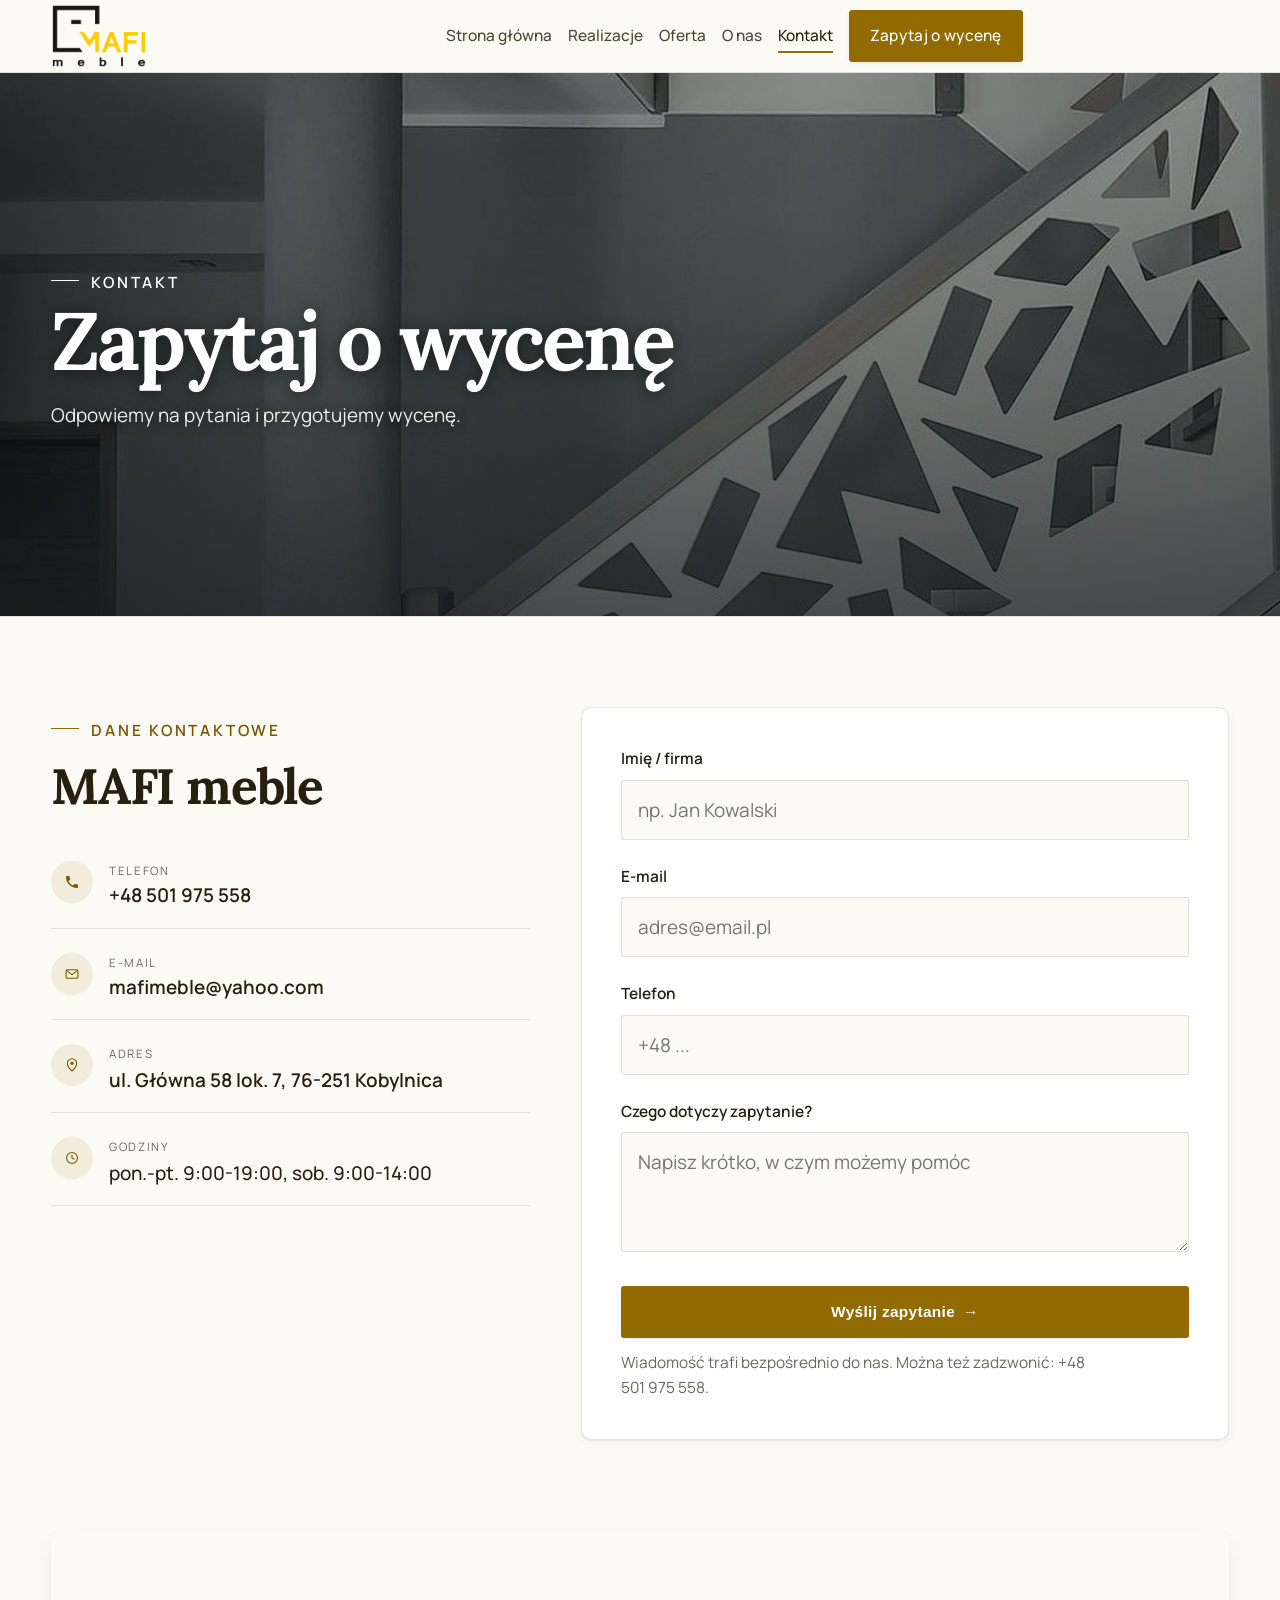
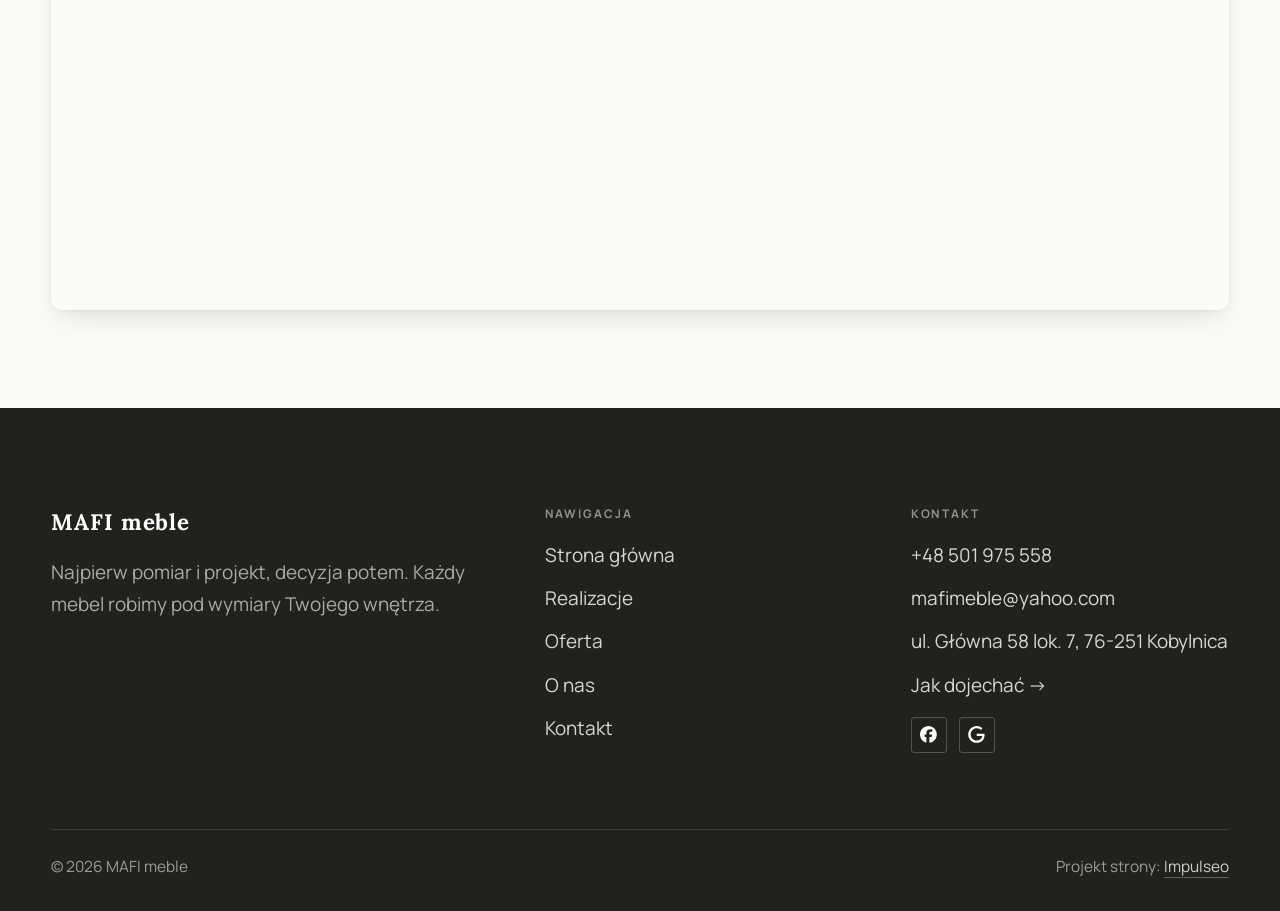
==== commit bfac6668: "[claude-edit][cmt:511c0a0b-d384-495c-a37a-8ffee9ed1856] Logo w pasku bez czarnego kwadratu (przyciet" ====
--- a/kontakt.html
+++ b/kontakt.html
@@ -20,13 +20,13 @@
 <link rel="preconnect" href="https://fonts.googleapis.com">
 <link rel="preconnect" href="https://fonts.gstatic.com" crossorigin>
 <link href="https://fonts.googleapis.com/css2?family=Lora:wght@500;600;700&family=Manrope:wght@400;500;600&display=swap" rel="stylesheet">
-<link rel="stylesheet" href="assets/styles.css?v=a4d86c31">
+<link rel="stylesheet" href="assets/styles.css?v=ae23a302">
 </head>
 <body>
 
 <header class="nav">
   <div class="wrap nav-inner">
-    <a class="brand brand-has-logo" href="index.html"><img class="brand-logo" src="img/logo.jpg" alt="MAFI meble" width="720" height="720" decoding="async"></a>
+    <a class="brand brand-has-logo" href="index.html"><img class="brand-logo" src="img/logo-ciemne.png" alt="MAFI meble" width="1698" height="1131" decoding="async"></a>
     <nav class="nav-links">
       <a href="index.html">Strona główna</a>
       <a href="realizacje.html">Realizacje</a>
@@ -118,6 +118,6 @@
 <div class="sticky-reserve"><a class="sr-book" href="kontakt.html">Zapytaj o wycenę</a><a class="sr-call" href="tel:+48501975558" aria-label="Zadzwoń"><svg class="ico-tel" width="16" height="16" viewBox="0 0 24 24" fill="none" aria-hidden="true"><path d="M6.6 10.8a15.5 15.5 0 0 0 6.6 6.6l2.2-2.2a1 1 0 0 1 1-.24 11.4 11.4 0 0 0 3.6.58 1 1 0 0 1 1 1V20a1 1 0 0 1-1 1A17 17 0 0 1 3 4a1 1 0 0 1 1-1h3.5a1 1 0 0 1 1 1c0 1.25.2 2.46.58 3.6a1 1 0 0 1-.25 1l-2.23 2.2Z" fill="currentColor"/></svg></a></div>
 <div class="demo-wazne" data-do="2026-10-05" data-cykl="3" hidden><svg class="dw-ico" width="13" height="13" viewBox="0 0 24 24" fill="none" aria-hidden="true"><circle cx="12" cy="12" r="8.6" stroke="currentColor" stroke-width="1.8"/><path d="M12 7.2V12l3.3 2" stroke="currentColor" stroke-width="1.8" stroke-linecap="round"/></svg><span class="dw-txt"></span></div>
 
-<script src="assets/main.js"></script>
+<script src="assets/main.js?v=d9a2d3b1"></script>
 </body>
 </html>
--- a/assets/styles.css
+++ b/assets/styles.css
@@ -1669,3 +1669,72 @@
 /* MAFI: jasne hero (biała ściana, białe fronty) - cień pod napisami dla czytelności */
 .hero-cine .hero-copy .brandmark,.hero-cine .hero-copy h1,.hero-cine .hero-copy .lead{text-shadow:0 1px 2px rgba(0,0,0,.55),0 2px 18px rgba(0,0,0,.45)}
 .hero-cine .hero-copy .brandmark span{text-shadow:0 1px 2px rgba(0,0,0,.6),0 2px 16px rgba(0,0,0,.5)}
+
+/* ══════════════════════════════════════════════════════════════════════════════
+   WEJŚCIE NA STRONĘ - kurtyna z logo  (skill `wejscie-na-strone`, Szymon 30.09.2026)
+   CO OPOWIADA: meble NA WYMIAR. Logo wychodzi z rozmycia, pod nim wysuwa się żółta
+   miarka stolarska (kolory marki: żółć + czerń), a potem jasna płyta podnosi się
+   jak front szafki i odsłania ciemny kadr kuchni z hero. Logo leci do paska.
+   🔴 Płyta JASNA, bo hero jest ciemne - ciemna na ciemnym nie odsłania niczego.
+   🔴 Płyta idzie W GÓRĘ z wolnym startem, a logo leci w górę szybciej: przez cały
+      przelot ciemne logo stoi na jasnej płycie, a ląduje na jasnym pasku - nigdy
+      nie jedzie po ciemnym zdjęciu (lekcja STOLMAR/Tchórzewski).
+   ⛔ ZERO drop-shadow na logu w KAŻDYM stanie (iOS rysuje z tego biały prostokąt).
+   Bezpieczniki: display:none bez skryptu · twardy limit 3,2 s · klik/kółko/dotyk/klawisz
+   przerywa · prefers-reduced-motion pomija całość · logo musi być pobrane przed startem. */
+.wejscie{display:none}
+.intro-on .wejscie{display:block;position:fixed;inset:0;z-index:200;pointer-events:none}
+.wejscie-plyta{position:absolute;inset:0;background:var(--paper);clip-path:inset(0 0 0 0)}
+.intro-on.intro-out .wejscie-plyta{clip-path:inset(0 0 100% 0);
+  transition:clip-path .66s cubic-bezier(.66,0,.24,1) .1s}
+
+.wejscie-znak-box{position:fixed;left:50%;top:50%;z-index:201;width:var(--i-w);height:var(--i-h);
+  transform:translate(-50%,-50%)}
+.intro-on.intro-out .wejscie-znak-box{
+  transform:translate(calc(-50% + var(--i-px)),calc(-50% + var(--i-py))) scale(var(--i-zmniejsz));
+  transition:transform .74s cubic-bezier(.16,.84,.44,1)}
+
+/* TAKT 1 - logo z rozmycia do ostrości, maską w prawo (nie fade+scale) */
+.wejscie-znak{position:absolute;inset:0;display:block;
+  clip-path:inset(0 100% 0 0);transform:scale(1.045);filter:blur(14px)}
+.intro-on.intro-gra .wejscie-znak{clip-path:inset(0 0 0 0);transform:scale(1);filter:blur(0);
+  transition:clip-path .56s cubic-bezier(.16,1,.3,1),filter .56s cubic-bezier(.16,1,.3,1),
+             transform .56s cubic-bezier(.16,1,.3,1)}
+.wejscie-znak img{position:absolute;inset:0;width:100%;height:100%;max-width:none;display:block}
+
+/* TAKT 2 - miarka stolarska: żółta taśma z czarną podziałką wysuwa się od lewej,
+   na czele metalowy haczyk. Rusza 0,16 s PO logu. */
+.wejscie-miara{position:absolute;left:0;right:0;top:calc(100% + clamp(12px,calc(var(--i-w) * .07),22px));
+  height:clamp(9px,calc(var(--i-w) * .045),13px);display:block;border-radius:1px;
+  background:
+    linear-gradient(90deg,#151515 0 1.5px,transparent 1.5px) 0 0/30px 72% repeat-x,
+    linear-gradient(90deg,#151515 0 1px,transparent 1px) 0 0/6px 38% repeat-x,
+    #FDCC03;
+  clip-path:inset(0 100% 0 0)}
+.wejscie-miara::after{content:"";position:absolute;left:0;top:-3px;bottom:-3px;width:4px;
+  border-radius:1px;background:#151515;transform:translateX(-100%)}
+.intro-on.intro-gra .wejscie-miara{clip-path:inset(0 -8px 0 0);
+  transition:clip-path .5s cubic-bezier(.5,0,.2,1) .16s}
+.intro-on.intro-gra .wejscie-miara::after{left:100%;transition:left .5s cubic-bezier(.5,0,.2,1) .16s}
+.intro-on.intro-out .wejscie-miara{opacity:0;transition:opacity .22s ease}
+
+/* logo w pasku czeka schowane (visibility - miejsce w pasku ma zostać zajęte) */
+.intro-on .nav .brand-logo{visibility:hidden}
+/* WebKit potrafi narysować rozmycie paska NAD lecącym logo - na czas wejścia bez rozmycia */
+.intro-on .nav{-webkit-backdrop-filter:none!important;backdrop-filter:none!important}
+/* fade zdjęcia hero grałby POD płytą i kończył się już na widoku - klasa trwała (reguła 5b) */
+.bez-wejscia-tla .hero-cine>img{animation:none}
+/* po kurtynie nazwa i nagłówek wchodzą ciaśniej: logo przed chwilą przeleciało do paska,
+   więc pełna kaskada (nagłówek po 1 s) zostawiała pusty kadr na ~3 s od wejścia */
+.bez-wejscia-tla.bm-on .hero-cine .brandmark{transform:scale(1.14)}
+.bez-wejscia-tla.bm-on .hero-cine .brandmark.bm-in{transform:scale(1);
+  transition:opacity .5s ease, transform .8s cubic-bezier(.16,.84,.44,1) .05s}
+.bez-wejscia-tla.bm-on .hero-cine .brandmark.bm-in ~ .eyebrow{transition-delay:.18s}
+.bez-wejscia-tla.bm-on .hero-cine .brandmark.bm-in ~ h1{transition-delay:.26s}
+.bez-wejscia-tla.bm-on .hero-cine .brandmark.bm-in ~ .lead{transition-delay:.38s}
+.bez-wejscia-tla.bm-on .hero-cine .brandmark.bm-in ~ .hero-actions{transition-delay:.5s}
+@media (prefers-reduced-motion:reduce){
+  .wejscie,.intro-on .wejscie{display:none}
+  .intro-on .nav .brand-logo{visibility:visible}
+}
+@media print{.wejscie{display:none!important}}
